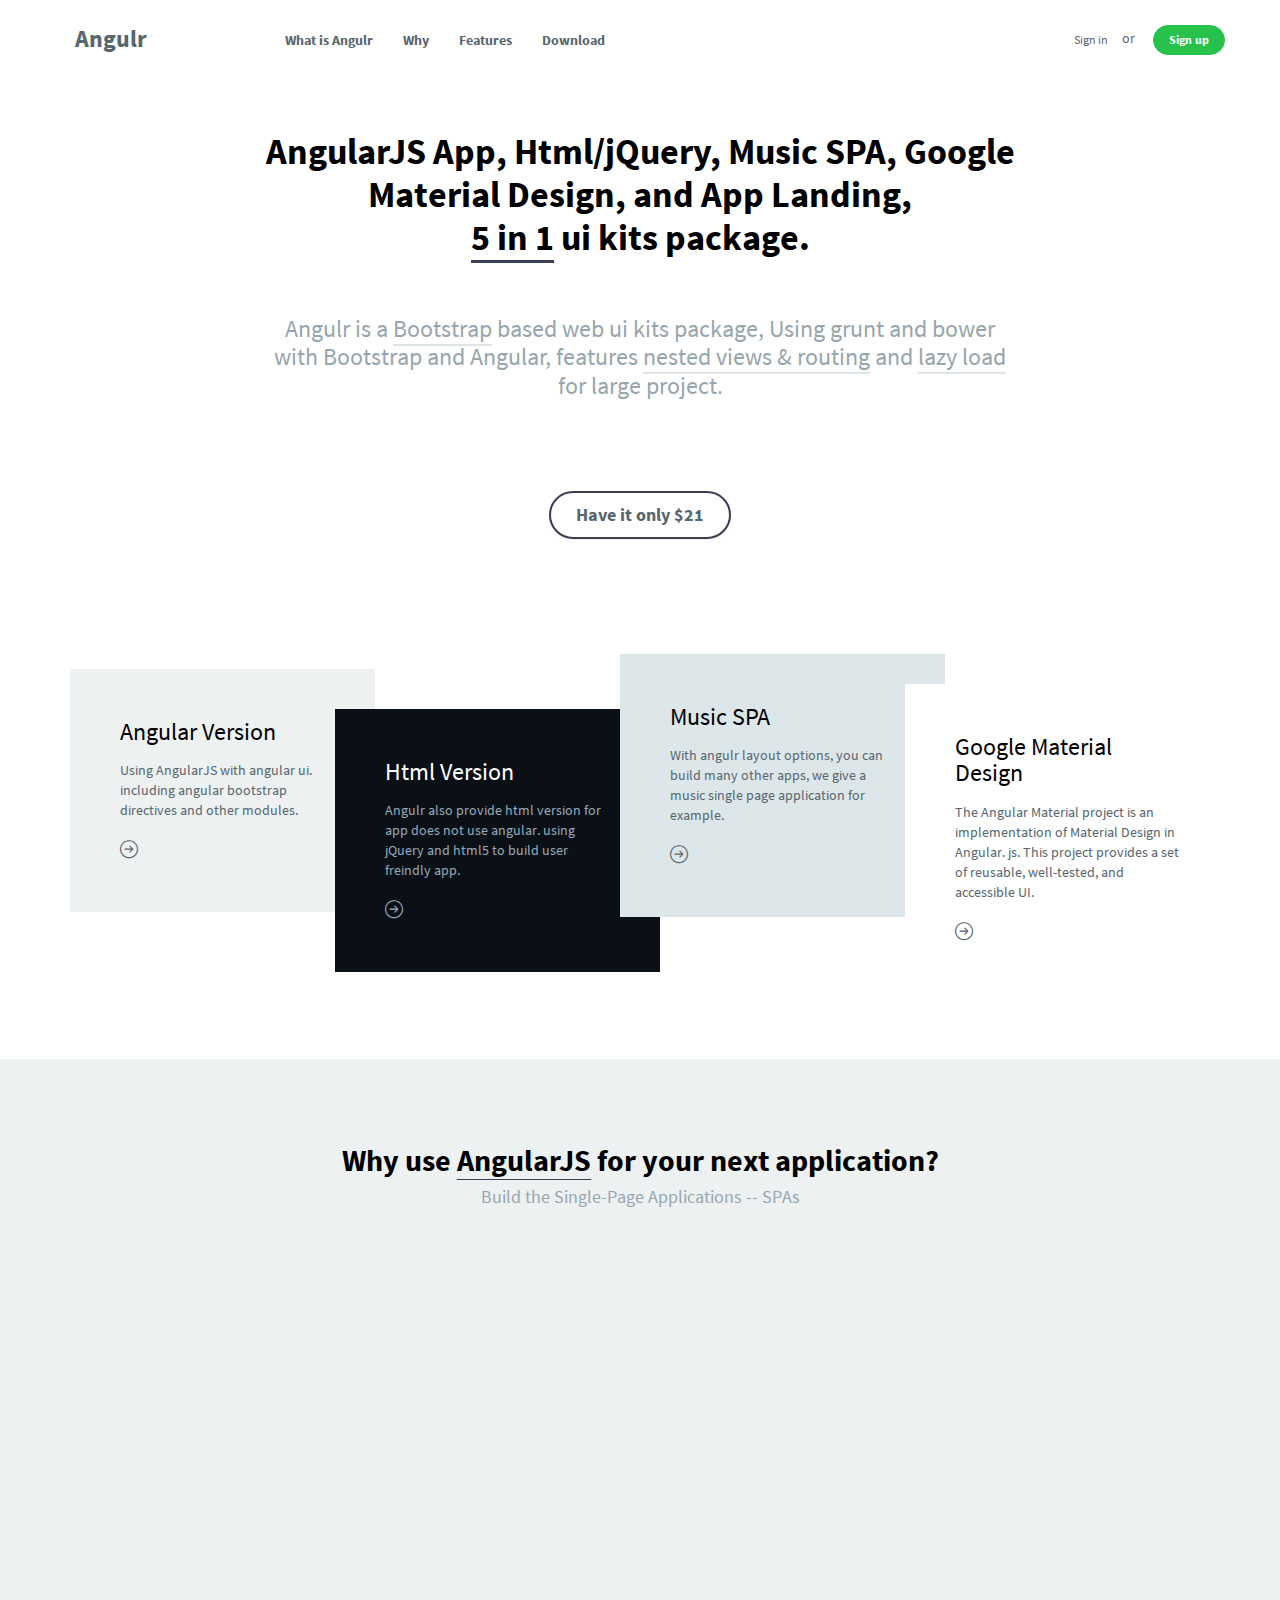
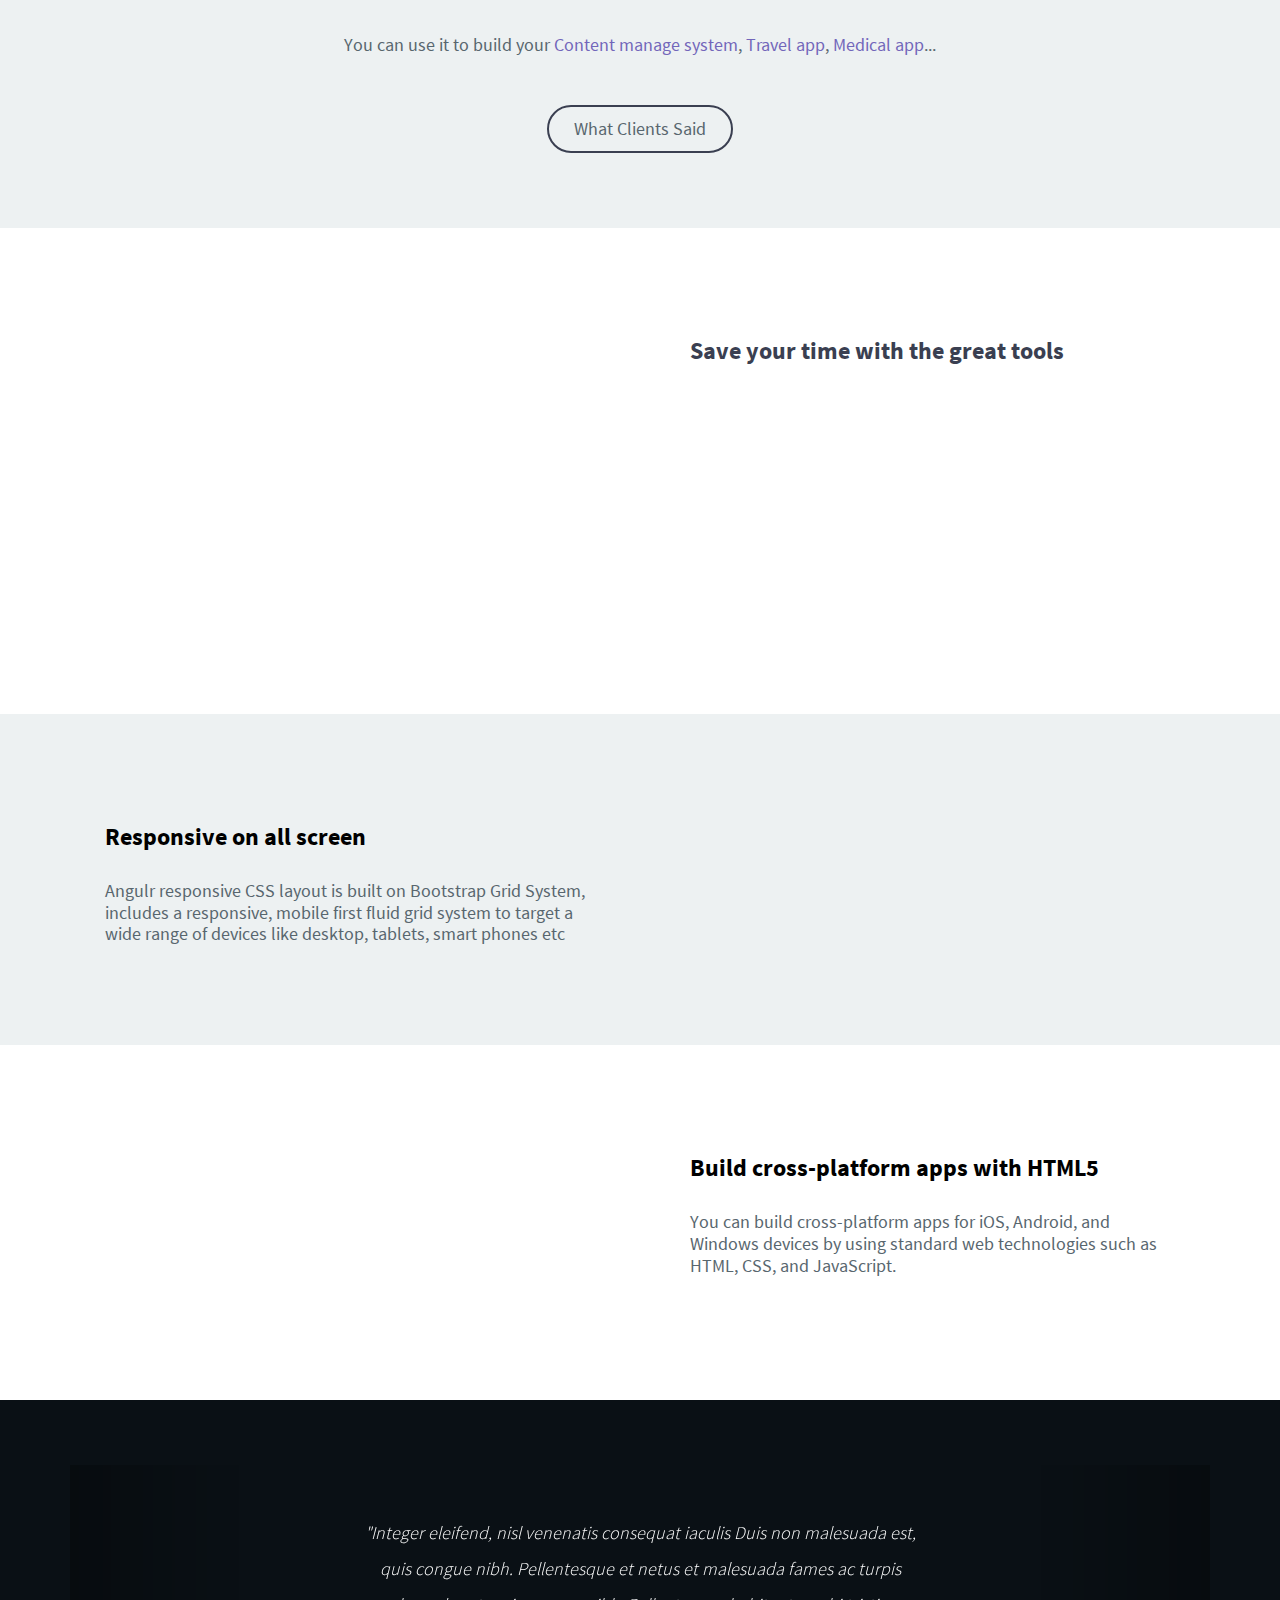
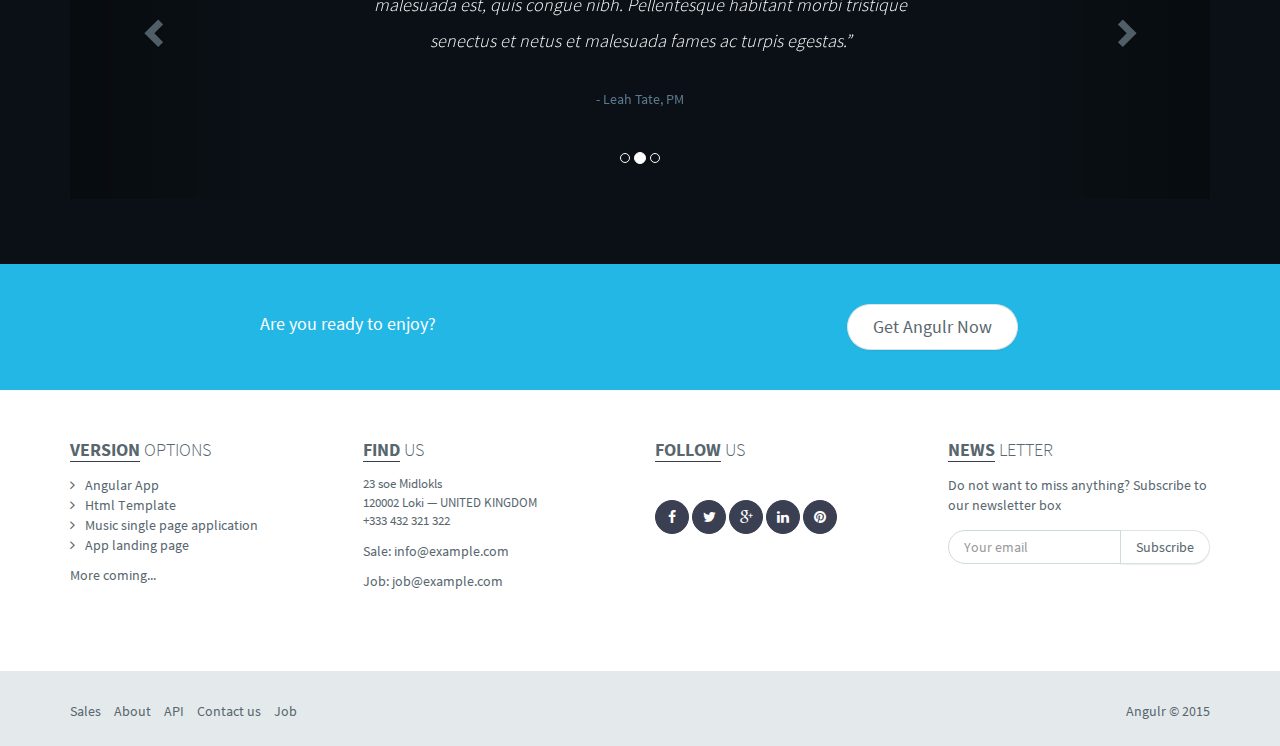
==== landing/index.html @ 1028b56a "project init" ====
<!DOCTYPE html>
<html lang="en">
<head>  
  <meta charset="utf-8" />
  <title>Be Angular | Bootstrap Admin Web App with AngularJS</title>
  <meta name="description" content="Angularjs, Html5, Music, Landing, 4 in 1 ui kits package" />
  <meta name="keywords" content="AngularJS, angular, bootstrap, admin, dashboard, panel, app, charts, components,flat, responsive, layout, kit, ui, route, web, app, widgets" />
  <meta name="viewport" content="width=device-width, initial-scale=1, maximum-scale=1" />
  <link rel="stylesheet" href="../libs/assets/animate.css/animate.css" type="text/css" />
  <link rel="stylesheet" href="../libs/assets/font-awesome/css/font-awesome.min.css" type="text/css" />
  <link rel="stylesheet" href="../libs/assets/simple-line-icons/css/simple-line-icons.css" type="text/css" />
  <link rel="stylesheet" href="../libs/jquery/bootstrap/dist/css/bootstrap.css" type="text/css" />

  <link rel="stylesheet" href="css/font.css" type="text/css" />
  <link rel="stylesheet" href="css/app.css" type="text/css" />

</head>
<body>
	
  <!-- header -->
  <header id="header" class="navbar navbar-fixed-top bg-white-only padder-v"  data-spy="affix" data-offset-top="1">
    <div class="container">
      <div class="navbar-header">
        <button class="btn btn-link visible-xs pull-right m-r" type="button" data-toggle="collapse" data-target=".navbar-collapse">
          <i class="fa fa-bars"></i>
        </button>
        <a href="#" class="navbar-brand m-r-lg"><img src="img/logo.png" class="m-r-sm hide"><span class="h3 font-bold">Angulr</span></a>
      </div>
      <div class="collapse navbar-collapse">
        <ul class="nav navbar-nav font-bold">
          <li>
            <a href="#what" data-ride="scroll">What is Angulr</a>
          </li>
          <li>
            <a href="#why" data-ride="scroll">Why</a>
          </li>
          <li>
            <a href="#features" data-ride="scroll">Features</a>
          </li>
          <li>
            <a href="http://themeforest.net/item/angulr-bootstrap-admin-web-app-with-angularjs/8437259">Download</a>
          </li>
        </ul>
        <ul class="nav navbar-nav navbar-right">
          <li>
            <div class="m-t-sm">
              <a href="../angular/#/access/signin" class="btn btn-link btn-sm">Sign in</a> or 
              <a href="../angular/#/access/signup" class="btn btn-sm btn-success btn-rounded m-l"><strong>Sign up</strong></a>
            </div>
          </li>
        </ul>     
      </div>
    </div>
  </header>
  <!-- / header -->
  <div id="content">
    
    <div class="bg-white-only">
      <div class="container">
        <div class="row">
          <div class="col-md-8 col-md-offset-2 text-center">
            <div class="m-t-xxl m-b-xxl padder-v">
              <h1 class="font-bold l-h-1x m-t-xxl text-black padder-v animated fadeInDown">
                AngularJS App, Html/jQuery, Music SPA, Google Material Design, and App Landing,
                <br><span class="b-b b-black b-3x">5 in 1</span> ui kits package.
              </h1>
              <h3 class="text-muted m-t-xl l-h-1x">Angulr is a <span class="b-b b-2x">Bootstrap</span> based web ui kits package, Using grunt and bower with Bootstrap and Angular, features <span class="b-b b-2x">nested views &amp; routing</span> and <span class="b-b b-2x">lazy load</span> for large project.</h3>
            </div>
            <p class="text-center m-b-xxl wrapper">
              <a href="http://themeforest.net/item/angulr-bootstrap-admin-web-app-with-angularjs/8437259?ref=flatfull" target="_blank" class="btn b-2x btn-lg b-black btn-default btn-rounded text-lg font-bold m-b-xxl animated fadeInUpBig">Have it only $21</a>
            </p>
          </div>
        </div>
      </div>
    </div>
    <div id="what" class="padder-v bg-white-only">
      <div class="container m-b-xxl">
        <div class="row no-gutter">
          <div class="col-md-3 col-sm-6">
            <div class="bg-light m-r-n-md no-m-xs no-m-sm">
              <a href="../angular" class="wrapper-xl block">
                <span class="h3 m-t-sm text-black">Angular Version</span>
                <span class="block m-b-md m-t">Using AngularJS with angular ui. including angular bootstrap directives and other modules.</span>
                <i class="icon-arrow-right text-lg"></i>
              </a>
            </div>
          </div>
          <div class="col-md-3 col-sm-6">
            <div class="bg-black dker m-t-xl m-l-n-md m-r-n-md text-white no-m-xs no-m-sm">
              <a href="../html" class="wrapper-xl block">
                <span class="h3 m-t-sm text-white">Html Version</span>
                <span class="block m-b-md m-t">Angulr also provide html version for app does not use angular. using jQuery and html5 to build user freindly app.</span>
                <i class="icon-arrow-right text-lg"></i>
              </a>
            </div>
          </div>
          <div class="col-md-3 col-sm-6">
            <div class="bg-light dker m-t-n m-l-n-md m-r-n-md no-m-xs no-m-sm">
              <a href="../angular/#music/home" class="wrapper-xl block">
                <span class="h3 m-t-sm text-black">Music SPA</span>
                <span class="block m-b-md m-t">With angulr layout options, you can build many other apps, we give a music single page application for example.</span>
                <i class="icon-arrow-right text-lg"></i>
              </a>
            </div>
          </div>
          <div class="col-md-3 col-sm-6">
            <div class="bg-white dker m-t m-l-n-md m-r-n-md no-m-xs no-m-sm">
              <a href="../angular/material.html" class="wrapper-xl block">
                <span class="h3 m-t-sm text-black">Google Material Design</span>
                <span class="block m-b-md m-t">The Angular Material project is an implementation of Material Design in Angular. js. This project provides a set of reusable, well-tested, and accessible UI.</span>
                <i class="icon-arrow-right text-lg"></i>
              </a>
            </div>
          </div>
        </div>
      </div>
    </div>
    <div id="why" class="bg-light">
      <div class="container">
        <div class="m-t-xxl m-b-xl text-center wrapper">
          <h2 class="text-black font-bold">Why use <span class="b-b b-dark">AngularJS</span> for your next application?</h2>
          <p class="text-muted h4 m-b-xl">Build the Single-Page Applications -- SPAs</p>
        </div>
        <div class="row m-t-xl m-b-xl text-center">
          <div class="col-sm-4" data-ride="animated" data-animation="fadeInLeft" data-delay="300">
            <p class="h3 m-b-xl inline b b-dark rounded wrapper-lg">
              <i class="fa w-1x fa-google"></i>
            </p>
            <div class="m-b-xl">
              <h4 class="m-t-none">Developed by Google</h4>
              <p class="text-muted m-t-lg">AngularJS is the most popular JavaScript framework created by Google!  If you're looking for a framework with a solid foundation, Angular is your choice!</p>
            </div>
          </div>
          <div class="col-sm-4" data-ride="animated" data-animation="fadeInLeft" data-delay="600">
            <p class="h3 m-b-xl inline b b-dark rounded wrapper-lg">
              <i class="fa w-1x fa-gears"></i>
            </p>
            <div class="m-b-xl">
              <h4 class="m-t-none">It's Comprehensive</h4>
              <p class="text-muted m-t-lg">A complete solution for rapid front-end development. No other plugins or frameworks are necessary to build a data-driven web application</p>
            </div>
          </div>
          <div class="col-sm-4" data-ride="animated" data-animation="fadeInLeft" data-delay="900">
            <p class="h3 m-b-xl inline b b-dark rounded wrapper-lg">
              <i class="fa w-1x fa-clock-o"></i>
            </p>
            <div class="m-b-xl">
              <h4 class="m-t-none">Get Started in Minutes</h4>
              <p class="text-muted m-t-lg">Getting started with AngularJS is incredibly easy. ou can have a simple Angular app up in minutes!</p>
            </div>
          </div>
        </div>
        <div class="m-t-xl m-b-xl text-center wrapper">
          <p class="h4">You can use it to build your 
            <span class="text-primary">Content manage system</span>, 
            <span class="text-primary">Travel app</span>, 
            <span class="text-primary">Medical app</span>...
          </p>
          <p class="m-t-xl"><a href="#testimonial" data-ride="scroll" class="btn btn-lg btn-white b-2x b-dark btn-rounded bg-empty m-sm">What Clients Said</a></p>
        </div>
      </div>
    </div>
    <div id="features" class="bg-white-only">
      <div class="container">
        <div class="row m-t-xl m-b-xxl">
          <div class="col-sm-6" data-ride="animated" data-animation="fadeInLeft" data-delay="300">
              <div class="m-t-xxl">
                <div class="m-b">
                  <a href class="pull-left thumb-sm avatar"><img src="../html/img/a2.jpg" alt="..."></a>
                  <div class="m-l-sm inline">
                    <div class="pos-rlt wrapper b b-light r r-2x">
                      <span class="arrow left pull-up"></span>
                      <p class="m-b-none">Hey!</p>
                    </div>
                    <small class="text-muted"><i class="fa fa-ok text-success"></i> 1 hour ago</small>
                  </div>
                </div>
                <div class="m-b text-right">
                  <a href class="pull-right thumb-sm avatar"><img src="../html/img/a3.jpg" class="img-circle" alt="..."></a>
                  <div class="m-r-sm inline text-left">
                    <div class="pos-rlt wrapper bg-primary r r-2x">
                      <span class="arrow right pull-up arrow-primary"></span>
                      <p class="m-b-none">Hi John, What's up...</p>
                    </div>
                    <small class="text-muted">31 minutes ago</small>
                  </div>
                </div>
                <div class="m-b">
                  <a href class="pull-left thumb-sm avatar"><img src="../html/img/a1.jpg" alt="..."></a>
                  <div class="m-l-sm inline">
                    <div class="pos-rlt wrapper b b-light r r-2x">
                      <span class="arrow left pull-up"></span>
                      <p class="m-b-none">Have been working on the updates for many hours...</p>
                    </div>
                    <small class="text-muted"><i class="fa fa-ok text-success"></i> 2 minutes ago</small>
                  </div>
                </div>
                <div class="m-b text-right">
                  <a href class="pull-right thumb-sm avatar"><img src="../html/img/a3.jpg" class="img-circle" alt="..."></a>
                  <div class="m-r-sm inline text-left">
                    <div class="pos-rlt wrapper bg-info r r-2x">
                      <span class="arrow right pull-up arrow-info"></span>
                      <p class="m-b-none">Can not wait to see it:)</p>
                    </div>
                    <small class="text-muted">1 minutes ago</small>
                  </div>
                </div>                          
              </div>
          </div>
          <div class="col-sm-6 wrapper-xl">
            <h3 class="text-dark font-bold m-b-lg">Save your time with the great tools</h3>
            <ul class="list-unstyled  m-t-xl">
              <li data-ride="animated" data-animation="fadeInUp" data-delay="600">
                <i class="icon-check pull-left text-lg m-r m-t-sm"></i>
                <p class="clear m-b-lg"><strong>Using Less</strong>, Angulr's CSS is built on Less, a preprocessor with additional functionality like variables, mixins, and functions for compiling CSS. </p>
              </li>
              <li data-ride="animated" data-animation="fadeInUp" data-delay="900">
                <i class="icon-check pull-left text-lg m-r m-t-sm"></i>
                <p class="clear m-b-lg"><strong>Grunt Task</strong>, Angulr using Grunt to automate development tasks, like compiling less to css, concatenating and minifying js files...</p>
              </li>
              <li data-ride="animated" data-animation="fadeInUp" data-delay="1100">
                <i class="icon-check pull-left text-lg m-r m-t-sm"></i>
                <p class="clear m-b-lg"><strong>Bower Package</strong>, fetching and installing packages from all over, finding, downloading, and saving the stuff you’re looking for.</p>
              </li>
            </ul>
          </div>
        </div>
      </div>
    </div> 
    <div class="bg-light">
      <div class="container">
        <div class="row m-t-xl m-b-xxl">
          <div class="col-sm-6 wrapper-xl">
            <h3 class="text-black font-bold m-b-lg">Responsive on all screen</h3>
            <p class="h4 l-h-1x">Angulr responsive CSS layout is built on Bootstrap Grid System, includes a responsive, mobile first fluid grid system to target a wide range of devices like desktop, tablets, smart phones etc</p>
          </div>
          <div class="col-sm-6" data-ride="animated" data-animation="fadeInLeft" data-delay="300">
            <div class="m-t-xxl text-center">
              <span class="text-2x text-muted"><i class="icon-screen-smartphone text-2x"></i></span>
              <span class="text-3x text-muted"><span class="text-2x"><i class="icon-screen-desktop text-2x"></i></span></span>
              <span class="text-3x text-muted"><i class="icon-screen-tablet text-2x"></i></span>
            </div>
          </div>
        </div>
      </div>
    </div>
    <div class="bg-white-only">
      <div class="container">
        <div class="row m-t-xl m-b-xxl">
          <div class="col-sm-6" data-ride="animated" data-animation="fadeInLeft" data-delay="300">
            <div class="m-t-xxl text-center">
              <p>
              <a href="http://themeforest.net/user/Flatfull/portfolio?ref=flatfull" target="_blank" class="text-sm btn btn-lg btn-rounded btn-default m-sm">
                <i class="fa fa-apple fa-3x pull-left m-l-sm"></i>
                <span class="block clear m-t-xs text-left m-r m-l">Available on the <b class="text-lg block font-bold">App Store</b>
                </span>
              </a>
              </p>
              <p>
              <a href="index.html" target="_blank" class="text-sm btn btn-lg btn-rounded btn-default m-sm">
                <i class="fa fa-android fa-3x pull-left m-l-sm"></i>
                <span class="block clear m-t-xs text-left m-r m-l">Get it on <b class="text-lg block font-bold">Google Play</b>
                </span>
              </a>
              </p>
            </div>
          </div>
          <div class="col-sm-6 wrapper-xl">
            <h3 class="text-black font-bold m-b-lg">Build cross-platform apps with HTML5</h3>
            <p class="h4 l-h-1x">You can build cross-platform apps for iOS, Android, and Windows devices by using  standard web technologies such as HTML, CSS, and JavaScript.</p>
          </div>
        </div>
      </div>
    </div>
    <div id="testimonial" class="bg-black dker clearfix">
      <div class="container m-t-xxl m-b-xxl padder-v">
        <div class="carousel auto slide clearfix" id="b-slide" data-interval="6000">
        <ol class="carousel-indicators">
          <li data-target="#b-slide" data-slide-to="0" class=""></li>
          <li data-target="#b-slide" data-slide-to="1" class="active"></li>
          <li data-target="#b-slide" data-slide-to="2" class=""></li>
        </ol>
        <div class="carousel-inner text-center m-t-xl m-b-xl">
          <div class="item">
            <div class="row">
              <div class="col-sm-6 col-sm-offset-3 m-b-xl">
                <h4 class="font-thin l-h-2x text-white m-b-lg"><em>“Vestibulum ullamcorper sodales nisi nec condimentum. Mauris convallis mauris at pellentesque volutpat. Phasellus at dolor sit amet, consectetur adipiscing elit. Morbi id neque quam. Aliquam sollicitudin venenatis ipsum ac feugiat. Vestibul ultricies neque, quis malesuada augue. Donec eleifend condimentum.”</em></h4>
                <p class="text-muted">- Suzanne Oliver, Chief Learning Officer</p>
              </div>
            </div>
          </div>
          <div class="item active">
            <div class="row">
              <div class="col-sm-6 col-sm-offset-3  m-b-xl">
                <h4 class="font-thin l-h-2x text-white m-b-lg"><em>"Integer eleifend, nisl venenatis consequat iaculis Duis non malesuada est, quis congue nibh. Pellentesque et netus et malesuada fames ac turpis malesuada est, quis congue nibh. Pellentesque habitant morbi tristique senectus et netus et malesuada fames ac turpis egestas.”</em></h4>
                <p class="text-muted">- Leah Tate, PM</p>
              </div>
            </div>
          </div>
          <div class="item">
            <div class="row">
              <div class="col-sm-6 col-sm-offset-3  m-b-xl">
                <h4 class="font-thin l-h-2x text-white m-b-lg"><em>“Lorem ipsum dolor sit amet, consectetur adipiscing elit. Morbi id neque quam. Aliquam sollicitudin venenatis ipsum ac feugiat. Vestibulum ullamcorper sodales nisi nec condimentum. Mauris convallis mauris at pellentesque volutpat. Phasellus at ultricies neque, quis malesuada augue.”</em></h4>
                <p class="text-muted">- Chapman, Employee Development Manager</p>
              </div>
            </div>            
          </div>
        </div>
        <a class="left carousel-control" href="#b-slide" data-slide="prev">
          <span class="glyphicon glyphicon-chevron-left" aria-hidden="true"></span>
        </a>
        <a class="right carousel-control" href="#b-slide" data-slide="next">
          <span class="glyphicon glyphicon-chevron-right" aria-hidden="true"></span>
        </a>
      </div>
    </div>

  </div>
  <!-- footer -->
  <footer id="footer">
    <div class="bg-info">
      <div class="container">
        <div class="row m-t-xl m-b-xl">
          <div class="col-sm-6 text-white text-center">
            <h4 class="m-b">Are you ready to enjoy?</h4>
          </div>
          <div class="col-sm-6 text-center">
            <a href="http://themeforest.net/item/angulr-bootstrap-admin-web-app-with-angularjs/8437259?ref=flatfull" class="btn btn-lg btn-default btn-rounded">Get Angulr Now</a>
          </div>
        </div>
      </div>
    </div>
    <div class="bg-white">
      <div class="container">
        <div class="row m-t-xl m-b-xl">
          <div class="col-sm-3">
            <h4 class="text-u-c m-b font-thin"><span class="b-b b-dark font-bold">Version</span> options</h4>
            <ul class="list-unstyled">
              <li><a href="../angular"><i class="fa fa-angle-right m-r-sm"></i>Angular App</a></li>
              <li><a href="../html"><i class="fa fa-angle-right m-r-sm"></i>Html Template</a></li>
              <li><a href="../angular/#music/home"><i class="fa fa-angle-right m-r-sm"></i>Music single page application</a></li>
              <li><a href="#"><i class="fa fa-angle-right m-r-sm"></i>App landing page</a></li>
            </ul>
            <p class="m-b-xl">More coming...</p>
          </div>
          <div class="col-sm-3">
            <h4 class="text-u-c m-b font-thin"><span class="b-b b-dark font-bold">Find</span> Us</h4>
            <p class="text-sm">23 soe Midlokls <br>
              120002 Loki — UNITED KINGDOM <br>
              +333 432 321 322
             </p>
             <p>Sale: <a href="mailto:hey@example.com">info@example.com</a></p>
             <p class="m-b-xl">Job: <a href="mailto:hey@example.com">job@example.com</a></p>
          </div>
          <div class="col-sm-3">
            <h4 class="text-u-c m-b-xl font-thin"><span class="b-b b-dark font-bold">Follow</span> Us</h4>
            <div class="m-b-xl">
              <a href="#" class="btn btn-icon btn-rounded btn-dark"><i class="fa fa-facebook"></i></a>
              <a href="#" class="btn btn-icon btn-rounded btn-dark"><i class="fa fa-twitter"></i></a>
              <a href="#" class="btn btn-icon btn-rounded btn-dark"><i class="fa fa-google-plus"></i></a>
              <a href="#" class="btn btn-icon btn-rounded btn-dark"><i class="fa fa-linkedin"></i></a>
              <a href="#" class="btn btn-icon btn-rounded btn-dark"><i class="fa fa-pinterest"></i></a>
            </div>
          </div>
          <div class="col-sm-3">
            <h4 class="text-u-c m-b font-thin"><span class="b-b b-dark font-bold">News</span> Letter</h4>
            <p>Do not want to miss anything? Subscribe to our newsletter box</p>
            <form class="form-inline m-t m-b text-center m-b-xl">
              <div class="aside-xl inline">
                <div class="input-group">
                    <input type="text" id="address" name="address" class="form-control btn-rounded" placeholder="Your email">
                    <span class="input-group-btn">
                      <button class="btn btn-default btn-rounded" type="submit">Subscribe</button>
                    </span>
                </div>
              </div>
            </form>
          </div>
        </div>
      </div>
    </div>
    <div class="bg-light dk">
      <div class="container">
        <div class="row padder-v m-t">
          <div class="col-xs-8">
            <ul class="list-inline">
              <li><a href="#">Sales</a></li>
              <li><a href="#">About</a></li>
              <li><a href="#">API</a></li>
              <li><a href="#">Contact us</a></li>
              <li><a href="#">Job</a></li>
            </ul> 
          </div>
          <div class="col-xs-4 text-right">
            Angulr &copy; 2015
          </div>
        </div>
      </div>
    </div>
  </footer>
  <!-- / footer -->

  <script src="../libs/jquery/jquery/dist/jquery.js"></script>
  <script src="../libs/jquery/bootstrap/dist/js/bootstrap.js"></script>
  <script src="../libs/jquery/jquery_appear/jquery.appear.js"></script>
  <script src="js/landing.js"></script>
</body>
</html>
---- libs/assets/simple-line-icons/css/simple-line-icons.css ----
@font-face {
	font-family: 'Simple-Line-Icons';
	src:url('../fonts/Simple-Line-Icons.eot');
	src:url('../fonts/Simple-Line-Icons.eot?#iefix') format('embedded-opentype'),
		url('../fonts/Simple-Line-Icons.woff') format('woff'),
		url('../fonts/Simple-Line-Icons.ttf') format('truetype'),
		url('../fonts/Simple-Line-Icons.svg#Simple-Line-Icons') format('svg');
	font-weight: normal;
	font-style: normal;
}

/* Use the following CSS code if you want to use data attributes for inserting your icons */
[data-icon]:before {
	font-family: 'Simple-Line-Icons';
	content: attr(data-icon);
	speak: none;
	font-weight: normal;
	font-variant: normal;
	text-transform: none;
	line-height: 1;
	-webkit-font-smoothing: antialiased;
	-moz-osx-font-smoothing: grayscale;
}

/* Use the following CSS code if you want to have a class per icon */
/*
Instead of a list of all class selectors,
you can use the generic selector below, but it's slower:
[class*="icon-"] {
*/
.icon-user-female, .icon-user-follow, .icon-user-following, .icon-user-unfollow, .icon-trophy, .icon-screen-smartphone, .icon-screen-desktop, .icon-plane, .icon-notebook, .icon-moustache, .icon-mouse, .icon-magnet, .icon-energy, .icon-emoticon-smile, .icon-disc, .icon-cursor-move, .icon-crop, .icon-credit-card, .icon-chemistry, .icon-user, .icon-speedometer, .icon-social-youtube, .icon-social-twitter, .icon-social-tumblr, .icon-social-facebook, .icon-social-dropbox, .icon-social-dribbble, .icon-shield, .icon-screen-tablet, .icon-magic-wand, .icon-hourglass, .icon-graduation, .icon-ghost, .icon-game-controller, .icon-fire, .icon-eyeglasses, .icon-envelope-open, .icon-envelope-letter, .icon-bell, .icon-badge, .icon-anchor, .icon-wallet, .icon-vector, .icon-speech, .icon-puzzle, .icon-printer, .icon-present, .icon-playlist, .icon-pin, .icon-picture, .icon-map, .icon-layers, .icon-handbag, .icon-globe-alt, .icon-globe, .icon-frame, .icon-folder-alt, .icon-film, .icon-feed, .icon-earphones-alt, .icon-earphones, .icon-drop, .icon-drawer, .icon-docs, .icon-directions, .icon-direction, .icon-diamond, .icon-cup, .icon-compass, .icon-call-out, .icon-call-in, .icon-call-end, .icon-calculator, .icon-bubbles, .icon-briefcase, .icon-book-open, .icon-basket-loaded, .icon-basket, .icon-bag, .icon-action-undo, .icon-action-redo, .icon-wrench, .icon-umbrella, .icon-trash, .icon-tag, .icon-support, .icon-size-fullscreen, .icon-size-actual, .icon-shuffle, .icon-share-alt, .icon-share, .icon-rocket, .icon-question, .icon-pie-chart, .icon-pencil, .icon-note, .icon-music-tone-alt, .icon-music-tone, .icon-microphone, .icon-loop, .icon-logout, .icon-login, .icon-list, .icon-like, .icon-home, .icon-grid, .icon-graph, .icon-equalizer, .icon-dislike, .icon-cursor, .icon-control-start, .icon-control-rewind, .icon-control-play, .icon-control-pause, .icon-control-forward, .icon-control-end, .icon-calendar, .icon-bulb, .icon-bar-chart, .icon-arrow-up, .icon-arrow-right, .icon-arrow-left, .icon-arrow-down, .icon-ban, .icon-bubble, .icon-camcorder, .icon-camera, .icon-check, .icon-clock, .icon-close, .icon-cloud-download, .icon-cloud-upload, .icon-doc, .icon-envelope, .icon-eye, .icon-flag, .icon-folder, .icon-heart, .icon-info, .icon-key, .icon-link, .icon-lock, .icon-lock-open, .icon-magnifier, .icon-magnifier-add, .icon-magnifier-remove, .icon-paper-clip, .icon-paper-plane, .icon-plus, .icon-pointer, .icon-power, .icon-refresh, .icon-reload, .icon-settings, .icon-star, .icon-symbol-female, .icon-symbol-male, .icon-target, .icon-volume-1, .icon-volume-2, .icon-volume-off, .icon-users {
	font-family: 'Simple-Line-Icons';
	speak: none;
	font-style: normal;
	font-weight: normal;
	font-variant: normal;
	text-transform: none;
	line-height: 1;
	-webkit-font-smoothing: antialiased;
}
.icon-user-female:before {
	content: "\e000";
}
.icon-user-follow:before {
	content: "\e002";
}
.icon-user-following:before {
	content: "\e003";
}
.icon-user-unfollow:before {
	content: "\e004";
}
.icon-trophy:before {
	content: "\e006";
}
.icon-screen-smartphone:before {
	content: "\e010";
}
.icon-screen-desktop:before {
	content: "\e011";
}
.icon-plane:before {
	content: "\e012";
}
.icon-notebook:before {
	content: "\e013";
}
.icon-moustache:before {
	content: "\e014";
}
.icon-mouse:before {
	content: "\e015";
}
.icon-magnet:before {
	content: "\e016";
}
.icon-energy:before {
	content: "\e020";
}
.icon-emoticon-smile:before {
	content: "\e021";
}
.icon-disc:before {
	content: "\e022";
}
.icon-cursor-move:before {
	content: "\e023";
}
.icon-crop:before {
	content: "\e024";
}
.icon-credit-card:before {
	content: "\e025";
}
.icon-chemistry:before {
	content: "\e026";
}
.icon-user:before {
	content: "\e005";
}
.icon-speedometer:before {
	content: "\e007";
}
.icon-social-youtube:before {
	content: "\e008";
}
.icon-social-twitter:before {
	content: "\e009";
}
.icon-social-tumblr:before {
	content: "\e00a";
}
.icon-social-facebook:before {
	content: "\e00b";
}
.icon-social-dropbox:before {
	content: "\e00c";
}
.icon-social-dribbble:before {
	content: "\e00d";
}
.icon-shield:before {
	content: "\e00e";
}
.icon-screen-tablet:before {
	content: "\e00f";
}
.icon-magic-wand:before {
	content: "\e017";
}
.icon-hourglass:before {
	content: "\e018";
}
.icon-graduation:before {
	content: "\e019";
}
.icon-ghost:before {
	content: "\e01a";
}
.icon-game-controller:before {
	content: "\e01b";
}
.icon-fire:before {
	content: "\e01c";
}
.icon-eyeglasses:before {
	content: "\e01d";
}
.icon-envelope-open:before {
	content: "\e01e";
}
.icon-envelope-letter:before {
	content: "\e01f";
}
.icon-bell:before {
	content: "\e027";
}
.icon-badge:before {
	content: "\e028";
}
.icon-anchor:before {
	content: "\e029";
}
.icon-wallet:before {
	content: "\e02a";
}
.icon-vector:before {
	content: "\e02b";
}
.icon-speech:before {
	content: "\e02c";
}
.icon-puzzle:before {
	content: "\e02d";
}
.icon-printer:before {
	content: "\e02e";
}
.icon-present:before {
	content: "\e02f";
}
.icon-playlist:before {
	content: "\e030";
}
.icon-pin:before {
	content: "\e031";
}
.icon-picture:before {
	content: "\e032";
}
.icon-map:before {
	content: "\e033";
}
.icon-layers:before {
	content: "\e034";
}
.icon-handbag:before {
	content: "\e035";
}
.icon-globe-alt:before {
	content: "\e036";
}
.icon-globe:before {
	content: "\e037";
}
.icon-frame:before {
	content: "\e038";
}
.icon-folder-alt:before {
	content: "\e039";
}
.icon-film:before {
	content: "\e03a";
}
.icon-feed:before {
	content: "\e03b";
}
.icon-earphones-alt:before {
	content: "\e03c";
}
.icon-earphones:before {
	content: "\e03d";
}
.icon-drop:before {
	content: "\e03e";
}
.icon-drawer:before {
	content: "\e03f";
}
.icon-docs:before {
	content: "\e040";
}
.icon-directions:before {
	content: "\e041";
}
.icon-direction:before {
	content: "\e042";
}
.icon-diamond:before {
	content: "\e043";
}
.icon-cup:before {
	content: "\e044";
}
.icon-compass:before {
	content: "\e045";
}
.icon-call-out:before {
	content: "\e046";
}
.icon-call-in:before {
	content: "\e047";
}
.icon-call-end:before {
	content: "\e048";
}
.icon-calculator:before {
	content: "\e049";
}
.icon-bubbles:before {
	content: "\e04a";
}
.icon-briefcase:before {
	content: "\e04b";
}
.icon-book-open:before {
	content: "\e04c";
}
.icon-basket-loaded:before {
	content: "\e04d";
}
.icon-basket:before {
	content: "\e04e";
}
.icon-bag:before {
	content: "\e04f";
}
.icon-action-undo:before {
	content: "\e050";
}
.icon-action-redo:before {
	content: "\e051";
}
.icon-wrench:before {
	content: "\e052";
}
.icon-umbrella:before {
	content: "\e053";
}
.icon-trash:before {
	content: "\e054";
}
.icon-tag:before {
	content: "\e055";
}
.icon-support:before {
	content: "\e056";
}
.icon-size-fullscreen:before {
	content: "\e057";
}
.icon-size-actual:before {
	content: "\e058";
}
.icon-shuffle:before {
	content: "\e059";
}
.icon-share-alt:before {
	content: "\e05a";
}
.icon-share:before {
	content: "\e05b";
}
.icon-rocket:before {
	content: "\e05c";
}
.icon-question:before {
	content: "\e05d";
}
.icon-pie-chart:before {
	content: "\e05e";
}
.icon-pencil:before {
	content: "\e05f";
}
.icon-note:before {
	content: "\e060";
}
.icon-music-tone-alt:before {
	content: "\e061";
}
.icon-music-tone:before {
	content: "\e062";
}
.icon-microphone:before {
	content: "\e063";
}
.icon-loop:before {
	content: "\e064";
}
.icon-logout:before {
	content: "\e065";
}
.icon-login:before {
	content: "\e066";
}
.icon-list:before {
	content: "\e067";
}
.icon-like:before {
	content: "\e068";
}
.icon-home:before {
	content: "\e069";
}
.icon-grid:before {
	content: "\e06a";
}
.icon-graph:before {
	content: "\e06b";
}
.icon-equalizer:before {
	content: "\e06c";
}
.icon-dislike:before {
	content: "\e06d";
}
.icon-cursor:before {
	content: "\e06e";
}
.icon-control-start:before {
	content: "\e06f";
}
.icon-control-rewind:before {
	content: "\e070";
}
.icon-control-play:before {
	content: "\e071";
}
.icon-control-pause:before {
	content: "\e072";
}
.icon-control-forward:before {
	content: "\e073";
}
.icon-control-end:before {
	content: "\e074";
}
.icon-calendar:before {
	content: "\e075";
}
.icon-bulb:before {
	content: "\e076";
}
.icon-bar-chart:before {
	content: "\e077";
}
.icon-arrow-up:before {
	content: "\e078";
}
.icon-arrow-right:before {
	content: "\e079";
}
.icon-arrow-left:before {
	content: "\e07a";
}
.icon-arrow-down:before {
	content: "\e07b";
}
.icon-ban:before {
	content: "\e07c";
}
.icon-bubble:before {
	content: "\e07d";
}
.icon-camcorder:before {
	content: "\e07e";
}
.icon-camera:before {
	content: "\e07f";
}
.icon-check:before {
	content: "\e080";
}
.icon-clock:before {
	content: "\e081";
}
.icon-close:before {
	content: "\e082";
}
.icon-cloud-download:before {
	content: "\e083";
}
.icon-cloud-upload:before {
	content: "\e084";
}
.icon-doc:before {
	content: "\e085";
}
.icon-envelope:before {
	content: "\e086";
}
.icon-eye:before {
	content: "\e087";
}
.icon-flag:before {
	content: "\e088";
}
.icon-folder:before {
	content: "\e089";
}
.icon-heart:before {
	content: "\e08a";
}
.icon-info:before {
	content: "\e08b";
}
.icon-key:before {
	content: "\e08c";
}
.icon-link:before {
	content: "\e08d";
}
.icon-lock:before {
	content: "\e08e";
}
.icon-lock-open:before {
	content: "\e08f";
}
.icon-magnifier:before {
	content: "\e090";
}
.icon-magnifier-add:before {
	content: "\e091";
}
.icon-magnifier-remove:before {
	content: "\e092";
}
.icon-paper-clip:before {
	content: "\e093";
}
.icon-paper-plane:before {
	content: "\e094";
}
.icon-plus:before {
	content: "\e095";
}
.icon-pointer:before {
	content: "\e096";
}
.icon-power:before {
	content: "\e097";
}
.icon-refresh:before {
	content: "\e098";
}
.icon-reload:before {
	content: "\e099";
}
.icon-settings:before {
	content: "\e09a";
}
.icon-star:before {
	content: "\e09b";
}
.icon-symbol-female:before {
	content: "\e09c";
}
.icon-symbol-male:before {
	content: "\e09d";
}
.icon-target:before {
	content: "\e09e";
}
.icon-volume-1:before {
	content: "\e09f";
}
.icon-volume-2:before {
	content: "\e0a0";
}
.icon-volume-off:before {
	content: "\e0a1";
}
.icon-users:before {
	content: "\e001";
}
---- landing/css/font.css ----
@font-face {
  font-family: 'Source Sans Pro';
  font-style: normal;
  font-weight: 300;
  src: local('Source Sans Pro Light'), local('SourceSansPro-Light'), url('../fonts/sourcesanspro/sourcesanspro-light.woff') format('woff');
}
@font-face {
  font-family: 'Source Sans Pro';
  font-style: normal;
  font-weight: 400;
  src: local('Source Sans Pro'), local('SourceSansPro-Regular'), url('../fonts/sourcesanspro/sourcesanspro.woff') format('woff');
}
@font-face {
  font-family: 'Source Sans Pro';
  font-style: normal;
  font-weight: 700;
  src: local('Source Sans Pro Bold'), local('SourceSansPro-Bold'), url('../fonts/sourcesanspro/sourcesanspro-bold.woff') format('woff');
}
---- landing/css/app.css ----
/* 

*/

html {
  background-color: #f0f3f4;
}

body {
  font-family: "Source Sans Pro", "Helvetica Neue", Helvetica, Arial, sans-serif;
  font-size: 14px;
  -webkit-font-smoothing: antialiased;
  line-height: 1.42857143;
  color: #58666e;
  background-color: transparent;
}

*:focus {
  outline: 0 !important;
}

.h1,
.h2,
.h3,
.h4,
.h5,
.h6 {
  margin: 0;
}

a {
  color: inherit;
  text-decoration: none;
  cursor: pointer;
}

a:hover,
a:focus {
  color: inherit;
  text-decoration: none;
}

label {
  font-weight: normal;
}

small,
.small {
  font-size: 13px;
}

.badge,
.label {
  font-weight: bold;
  text-shadow: 0 1px 0 rgba(0, 0, 0, 0.2);
}

.badge.bg-light,
.label.bg-light {
  text-shadow: none;
}

.badge {
  background-color: #cfdadd;
}

.badge.up {
  position: relative;
  top: -10px;
  padding: 3px 6px;
  margin-left: -10px;
}

.badge-sm {
  padding: 2px 5px !important;
  font-size: 85%;
}

.label-sm {
  padding-top: 0;
  padding-bottom: 1px;
}

.badge-white {
  padding: 2px 6px;
  background-color: transparent;
  border: 1px solid rgba(255, 255, 255, 0.35);
}

.badge-empty {
  color: inherit;
  background-color: transparent;
  border: 1px solid rgba(0, 0, 0, 0.15);
}

blockquote {
  border-color: #dee5e7;
}

.caret-white {
  border-top-color: #fff;
  border-top-color: rgba(255, 255, 255, 0.65);
}

a:hover .caret-white {
  border-top-color: #fff;
}

.thumbnail {
  border-color: #dee5e7;
}

.progress {
  background-color: #edf1f2;
}

.progress-xxs {
  height: 2px;
}

.progress-xs {
  height: 6px;
}

.progress-sm {
  height: 12px;
}

.progress-sm .progress-bar {
  font-size: 10px;
  line-height: 1em;
}

.progress,
.progress-bar {
  -webkit-box-shadow: none;
          box-shadow: none;
}

.progress-bar-primary {
  background-color: #7266ba;
}

.progress-bar-info {
  background-color: #23b7e5;
}

.progress-bar-success {
  background-color: #27c24c;
}

.progress-bar-warning {
  background-color: #fad733;
}

.progress-bar-danger {
  background-color: #f05050;
}

.progress-bar-black {
  background-color: #1c2b36;
}

.progress-bar-white {
  background-color: #fff;
}

.accordion-group,
.accordion-inner {
  border-color: #dee5e7;
  border-radius: 2px;
}

.alert {
  font-size: 13px;
  box-shadow: inset 0 1px 0 rgba(255, 255, 255, 0.2);
}

.alert .close i {
  display: block;
  font-size: 12px;
  font-weight: normal;
}

.form-control {
  border-color: #cfdadd;
  border-radius: 2px;
}

.form-control,
.form-control:focus {
  -webkit-box-shadow: none;
          box-shadow: none;
}

.form-control:focus {
  border-color: #23b7e5;
}

.form-horizontal .control-label.text-left {
  text-align: left;
}

.form-control-spin {
  position: absolute;
  top: 50%;
  right: 10px;
  z-index: 2;
  margin-top: -7px;
}

.input-group-addon {
  background-color: #edf1f2;
  border-color: #cfdadd;
}

.list-group {
  border-radius: 2px;
}

.list-group.no-radius .list-group-item {
  border-radius: 0 !important;
}

.list-group.no-borders .list-group-item {
  border: none;
}

.list-group.no-border .list-group-item {
  border-width: 1px 0;
}

.list-group.no-bg .list-group-item {
  background-color: transparent;
}

.list-group-item {
  padding-right: 15px;
  border-color: #e7ecee;
}

a.list-group-item:hover,
a.list-group-item:focus,
a.list-group-item.hover {
  background-color: #f6f8f8;
}

.list-group-item.media {
  margin-top: 0;
}

.list-group-item.active {
  color: #fff;
  background-color: #23b7e5 !important;
  border-color: #23b7e5 !important;
}

.list-group-item.active .text-muted {
  color: #ace4f5 !important;
}

.list-group-item.active a {
  color: #fff;
}

.list-group-item.focus {
  background-color: #e4eaec !important;
}

.list-group-item.select {
  position: relative;
  z-index: 1;
  background-color: #dbeef9 !important;
  border-color: #c5e4f5;
}

.list-group-alt .list-group-item:nth-child(2n+2) {
  background-color: rgba(0, 0, 0, 0.02) !important;
}

.list-group-lg .list-group-item {
  padding-top: 15px;
  padding-bottom: 15px;
}

.list-group-sm .list-group-item {
  padding: 6px 10px;
}

.list-group-sp .list-group-item {
  margin-bottom: 5px;
  border-radius: 3px;
}

.list-group-item > .badge {
  margin-right: 0;
}

.list-group-item > .fa-chevron-right {
  float: right;
  margin-top: 4px;
  margin-right: -5px;
}

.list-group-item > .fa-chevron-right + .badge {
  margin-right: 5px;
}

.nav-pills.no-radius > li > a {
  border-radius: 0;
}

.nav-pills > li.active > a {
  color: #fff !important;
  background-color: #23b7e5;
}

.nav-pills > li.active > a:hover,
.nav-pills > li.active > a:active {
  background-color: #19a9d5;
}

.nav > li > a:hover,
.nav > li > a:focus {
  background-color: rgba(0, 0, 0, 0.05);
}

.nav.nav-lg > li > a {
  padding: 20px 20px;
}

.nav.nav-md > li > a {
  padding: 15px 15px;
}

.nav.nav-sm > li > a {
  padding: 6px 12px;
}

.nav.nav-xs > li > a {
  padding: 4px 10px;
}

.nav.nav-xxs > li > a {
  padding: 1px 10px;
}

.nav.nav-rounded > li > a {
  border-radius: 20px;
}

.nav .open > a,
.nav .open > a:hover,
.nav .open > a:focus {
  background-color: rgba(0, 0, 0, 0.05);
}

.nav-tabs {
  border-color: #dee5e7;
}

.nav-tabs > li > a {
  border-bottom-color: #dee5e7;
  border-radius: 2px 2px 0 0;
}

.nav-tabs > li:hover > a,
.nav-tabs > li.active > a,
.nav-tabs > li.active > a:hover {
  border-color: #dee5e7;
}

.nav-tabs > li.active > a {
  border-bottom-color: #fff !important;
}

.nav-tabs-alt .nav-tabs.nav-justified > li {
  display: table-cell;
  width: 1%;
}

.nav-tabs-alt .nav-tabs > li > a {
  background: transparent !important;
  border-color: transparent !important;
  border-bottom-color: #dee5e7 !important;
  border-radius: 0;
}

.nav-tabs-alt .nav-tabs > li.active > a {
  border-bottom-color: #23b7e5 !important;
}

.tab-container {
  margin-bottom: 15px;
}

.tab-container .tab-content {
  padding: 15px;
  background-color: #fff;
  border: 1px solid #dee5e7;
  border-top-width: 0;
  border-radius: 0 0 2px 2px;
}

.pagination > li > a {
  border-color: #dee5e7;
}

.pagination > li > a:hover,
.pagination > li > a:focus {
  background-color: #edf1f2;
  border-color: #dee5e7;
}

.panel {
  border-radius: 2px;
}

.panel .accordion-toggle {
  display: block;
  font-size: 14px;
  cursor: pointer;
}

.panel .list-group-item {
  border-color: #edf1f2;
}

.panel.no-borders {
  border-width: 0;
}

.panel.no-borders .panel-heading,
.panel.no-borders .panel-footer {
  border-width: 0;
}

.panel-heading {
  border-radius: 2px 2px 0 0;
}

.panel-default .panel-heading {
  background-color: #f6f8f8;
}

.panel-heading.no-border {
  margin: -1px -1px 0 -1px;
  border: none;
}

.panel-heading .nav {
  margin: -10px -15px;
}

.panel-heading .list-group {
  background: transparent;
}

.panel-footer {
  background-color: #ffffff;
  border-color: #edf1f2;
  border-radius: 0 0 2px 2px;
}

.panel-default {
  border-color: #dee5e7;
}

.panel-default > .panel-heading,
.panel-default > .panel-footer {
  border-color: #edf1f2;
}

.panel-group .panel-heading + .panel-collapse .panel-body {
  border-top: 1px solid #eaedef;
}

.table > tbody > tr > th,
.table > tfoot > tr > th,
.table > tbody > tr > td,
.table > tfoot > tr > td {
  padding: 8px 15px;
  border-top: 1px solid #eaeff0;
}

.table > thead > tr > th {
  padding: 8px 15px;
  border-bottom: 1px solid #eaeff0;
}

.table-bordered {
  border-color: #eaeff0;
}

.table-bordered > tbody > tr > td {
  border-color: #eaeff0;
}

.table-bordered > thead > tr > th {
  border-color: #eaeff0;
}

.table-striped > tbody > tr:nth-child(odd) > td,
.table-striped > tbody > tr:nth-child(odd) > th {
  background-color: #fafbfc;
}

.table-striped > thead > th {
  background-color: #fafbfc;
  border-right: 1px solid #eaeff0;
}

.table-striped > thead > th:last-child {
  border-right: none;
}

.well,
pre {
  background-color: #edf1f2;
  border-color: #dee5e7;
}

.dropdown-menu {
  border: 1px solid #dee5e7;
  border: 1px solid rgba(0, 0, 0, 0.1);
  border-radius: 2px;
  -webkit-box-shadow: 0 2px 6px rgba(0, 0, 0, 0.1);
          box-shadow: 0 2px 6px rgba(0, 0, 0, 0.1);
}

.dropdown-menu.pull-left {
  left: 100%;
}

.dropdown-menu > .panel {
  margin: -5px 0;
  border: none;
}

.dropdown-menu > li > a {
  padding: 5px 15px;
}

.dropdown-menu > li > a:hover,
.dropdown-menu > li > a:focus,
.dropdown-menu > .active > a,
.dropdown-menu > .active > a:hover,
.dropdown-menu > .active > a:focus {
  color: #58666e;
  background-color: #edf1f2 !important;
  background-image: none;
  filter: none;
}

.dropdown-header {
  padding: 5px 15px;
}

.dropdown-submenu {
  position: relative;
}

.dropdown-submenu:hover > a,
.dropdown-submenu:focus > a {
  color: #58666e;
  background-color: #edf1f2 !important;
}

.dropdown-submenu:hover > .dropdown-menu,
.dropdown-submenu:focus > .dropdown-menu {
  display: block;
}

.dropdown-submenu.pull-left {
  float: none !important;
}

.dropdown-submenu.pull-left > .dropdown-menu {
  left: -100%;
  margin-left: 10px;
}

.dropdown-submenu .dropdown-menu {
  top: 0;
  left: 100%;
  margin-top: -6px;
  margin-left: -1px;
}

.dropup .dropdown-submenu > .dropdown-menu {
  top: auto;
  bottom: 0;
}

.btn-group > .btn {
  margin-left: -1px;
}

/*cols*/

.col-lg-2-4 {
  position: relative;
  min-height: 1px;
  padding-right: 15px;
  padding-left: 15px;
}

.col-0 {
  clear: left;
}

.row.no-gutter {
  margin-right: 0;
  margin-left: 0;
}

.no-gutter [class*="col"] {
  padding: 0;
}

.row-sm {
  margin-right: -10px;
  margin-left: -10px;
}

.row-sm > div {
  padding-right: 10px;
  padding-left: 10px;
}

.modal-backdrop {
  background-color: #3a3f51;
}

.modal-backdrop.in {
  opacity: 0.8;
  filter: alpha(opacity=80);
}

.modal-over {
  position: fixed;
  top: 0;
  right: 0;
  bottom: 0;
  left: 0;
}

.modal-center {
  position: absolute;
  top: 50%;
  left: 50%;
}

/*layout*/

html,
body {
  width: 100%;
  height: 100%;
}

body {
  overflow-x: hidden;
}

.app {
  position: relative;
  width: 100%;
  height: auto;
  min-height: 100%;
}

.app:before {
  position: absolute;
  top: 0;
  bottom: 0;
  z-index: -1;
  display: block;
  width: inherit;
  background-color: #f0f3f4;
  border: inherit;
  content: "";
}

.app-header-fixed {
  padding-top: 50px;
}

.app-header-fixed .app-header {
  position: fixed;
  top: 0;
  width: 100%;
}

.app-header {
  z-index: 1025;
  border-radius: 0;
}

.app-aside {
  float: left;
}

.app-aside:before {
  position: absolute;
  top: 0;
  bottom: 0;
  z-index: -1;
  width: inherit;
  background-color: inherit;
  border: inherit;
  content: "";
}

.app-aside-footer {
  position: absolute;
  bottom: 0;
  z-index: 1000;
  width: 100%;
  max-width: 200px;
}

.app-aside-folded .app-aside-footer {
  max-width: 60px;
}

.app-aside-footer ~ div {
  padding-bottom: 50px;
}

.app-aside-right {
  padding-bottom: 50px;
}

.app-content {
  height: 100%;
}

.app-content:before,
.app-content:after {
  display: table;
  content: " ";
}

.app-content:after {
  clear: both;
}

.app-content-full {
  position: absolute;
  top: 50px;
  bottom: 50px;
  width: auto !important;
  height: auto;
  padding: 0 !important;
  overflow-y: auto;
  -webkit-overflow-scrolling: touch;
}

.app-content-full.h-full {
  bottom: 0;
  height: auto;
}

.app-content-body {
  float: left;
  width: 100%;
  padding-bottom: 50px;
}

.app-footer {
  position: absolute;
  right: 0;
  bottom: 0;
  left: 0;
  z-index: 1005;
}

.app-footer.app-footer-fixed {
  position: fixed;
}

.hbox {
  display: table;
  width: 100%;
  height: 100%;
  border-spacing: 0;
  table-layout: fixed;
}

.hbox .col {
  display: table-cell;
  float: none;
  height: 100%;
  vertical-align: top;
}

.v-middle {
  vertical-align: middle !important;
}

.v-top {
  vertical-align: top !important;
}

.v-bottom {
  vertical-align: bottom !important;
}

.vbox {
  position: relative;
  display: table;
  width: 100%;
  height: 100%;
  min-height: 240px;
  border-spacing: 0;
}

.vbox .row-row {
  display: table-row;
  height: 100%;
}

.vbox .row-row .cell {
  position: relative;
  width: 100%;
  height: 100%;
  overflow: auto;
  -webkit-overflow-scrolling: touch;
}

.ie .vbox .row-row .cell {
  display: table-cell;
}

.vbox .row-row .cell .cell-inner {
  position: absolute;
  top: 0;
  right: 0;
  bottom: 0;
  left: 0;
}

.navbar {
  margin: 0;
  border-width: 0;
  border-radius: 0;
}

.navbar .navbar-form-sm {
  margin-top: 10px;
  margin-bottom: 10px;
}

.navbar-md {
  min-height: 60px;
}

.navbar-md .navbar-btn {
  margin-top: 13px;
}

.navbar-md .navbar-form {
  margin-top: 15px;
}

.navbar-md .navbar-nav > li > a {
  padding-top: 20px;
  padding-bottom: 20px;
}

.navbar-md .navbar-brand {
  line-height: 60px;
}

.navbar-header > button {
  padding: 10px 17px;
  font-size: 16px;
  line-height: 30px;
  text-decoration: none;
  background-color: transparent;
  border: none;
}

.navbar-brand {
  display: inline-block;
  float: none;
  height: auto;
  padding: 0 20px;
  font-size: 20px;
  font-weight: 700;
  line-height: 50px;
  text-align: center;
}

.navbar-brand:hover {
  text-decoration: none;
}

.navbar-brand img {
  display: inline;
  max-height: 20px;
  margin-top: -4px;
  vertical-align: middle;
}

@media (min-width: 768px) {
  .app-aside,
  .navbar-header {
    width: 200px;
  }
  .navbar-collapse,
  .app-content,
  .app-footer {
    margin-left: 200px;
  }
  .app-aside-right {
    position: absolute;
    top: 50px;
    right: 0;
    bottom: 0;
    z-index: 1000;
  }
  .app-aside-right.pos-fix {
    z-index: 1010;
  }
  .visible-folded {
    display: none;
  }
  .app-aside-folded .hidden-folded {
    display: none !important;
  }
  .app-aside-folded .visible-folded {
    display: inherit;
  }
  .app-aside-folded .text-center-folded {
    text-align: center;
  }
  .app-aside-folded .pull-none-folded {
    float: none !important;
  }
  .app-aside-folded .w-auto-folded {
    width: auto;
  }
  .app-aside-folded .app-aside,
  .app-aside-folded .navbar-header {
    width: 60px;
  }
  .app-aside-folded .navbar-collapse,
  .app-aside-folded .app-content,
  .app-aside-folded .app-footer {
    margin-left: 60px;
  }
  .app-aside-folded .app-header .navbar-brand {
    display: block;
    padding: 0;
  }
  .app-aside-fixed .app-aside:before {
    position: fixed;
  }
  .app-aside-fixed .app-header .navbar-header {
    position: fixed;
  }
  .app-aside-fixed .aside-wrap {
    position: fixed;
    top: 50px;
    bottom: 0;
    left: 0;
    z-index: 1000;
    width: 199px;
    overflow: hidden;
  }
  .app-aside-fixed .aside-wrap .navi-wrap {
    position: relative;
    width: 217px;
    height: 100%;
    overflow-x: hidden;
    overflow-y: scroll;
    -webkit-overflow-scrolling: touch;
  }
  .app-aside-fixed .aside-wrap .navi-wrap::-webkit-scrollbar {
    -webkit-appearance: none;
  }
  .app-aside-fixed .aside-wrap .navi-wrap::-webkit-scrollbar:vertical {
    width: 17px;
  }
  .app-aside-fixed .aside-wrap .navi-wrap > * {
    width: 200px;
  }
  .smart .app-aside-fixed .aside-wrap .navi-wrap {
    width: 200px;
  }
  .app-aside-fixed.app-aside-folded .app-aside {
    position: fixed;
    top: 0;
    bottom: 0;
    z-index: 1010;
  }
  .app-aside-fixed.app-aside-folded .aside-wrap {
    width: 59px;
  }
  .app-aside-fixed.app-aside-folded .aside-wrap .navi-wrap {
    width: 77px;
  }
  .app-aside-fixed.app-aside-folded .aside-wrap .navi-wrap > * {
    width: 60px;
  }
  .smart .app-aside-fixed.app-aside-folded .aside-wrap .navi-wrap {
    width: 60px;
  }
  .bg-auto:before {
    position: absolute;
    top: 0;
    bottom: 0;
    z-index: -1;
    width: inherit;
    background-color: inherit;
    border: inherit;
    content: "";
  }
  .bg-auto.b-l:before {
    margin-left: -1px;
  }
  .bg-auto.b-r:before {
    margin-right: -1px;
  }
  .col.show {
    display: table-cell !important;
  }
}

@media (min-width: 768px) and (max-width: 991px) {
  .hbox-auto-sm {
    display: block;
  }
  .hbox-auto-sm > .col {
    display: block;
    width: auto;
    height: auto;
  }
  .hbox-auto-sm > .col.show {
    display: block !important;
  }
}

@media (max-width: 767px) {
  body {
    height: auto;
    min-height: 100%;
  }
  .navbar-fixed-bottom {
    position: fixed;
  }
  .app-aside {
    float: none;
  }
  .app-content-full {
    position: relative;
    top: 0;
    width: 100% !important;
  }
  .hbox-auto-xs {
    display: block;
  }
  .hbox-auto-xs > .col {
    display: block;
    width: auto;
    height: auto;
  }
  .navbar-nav {
    margin-top: 0;
    margin-bottom: 0;
  }
  .navbar-nav > li > a {
    box-shadow: 0 -1px 0 rgba(0, 0, 0, 0.1);
  }
  .navbar-nav > li > a .up {
    top: 0;
  }
  .navbar-nav > li > a .avatar {
    width: 30px;
    margin-top: -5px;
  }
  .navbar-nav .open .dropdown-menu {
    background-color: #fff;
  }
  .navbar-form {
    margin-top: 0 !important;
    margin-bottom: 0 !important;
    box-shadow: 0 -1px 0 rgba(0, 0, 0, 0.1);
  }
  .navbar-form .form-group {
    margin-bottom: 0;
  }
}

html.bg {
  background: url('../img/bg.jpg');
  background-attachment: fixed;
  background-size: cover;
}

.app.container {
  padding-right: 0;
  padding-left: 0;
}

@media (min-width: 768px) {
  .app.container {
    width: 750px;
    -webkit-box-shadow: 0 0 30px rgba(0, 0, 0, 0.3);
            box-shadow: 0 0 30px rgba(0, 0, 0, 0.3);
  }
  .app.container .app-aside {
    overflow-x: hidden;
  }
  .app.container.app-aside-folded .app-aside {
    overflow-x: visible;
  }
  .app.container.app-aside-fixed .aside-wrap {
    left: inherit;
  }
  .app.container.app-aside-fixed.app-aside-folded .app-aside > ul.nav {
    position: absolute;
  }
  .app.container .app-header,
  .app.container .app-aside {
    max-width: 750px;
  }
  .app.container .app-footer-fixed {
    right: auto;
    left: auto;
    width: 100%;
    max-width: 550px;
  }
  .app.container.app-aside-folded .app-footer-fixed {
    max-width: 690px;
  }
  .app.container.app-aside-dock .app-footer-fixed {
    max-width: 750px;
  }
}

@media (min-width: 992px) {
  .app.container {
    width: 970px;
  }
  .app.container .app-header,
  .app.container .app-aside {
    max-width: 970px;
  }
  .app.container .app-footer-fixed {
    max-width: 770px;
  }
  .app.container.app-aside-folded .app-footer-fixed {
    max-width: 910px;
  }
  .app.container.app-aside-dock .app-footer-fixed {
    max-width: 970px;
  }
}

@media (min-width: 1200px) {
  .app.container {
    width: 1170px;
  }
  .app.container .app-header,
  .app.container .app-aside {
    max-width: 1170px;
  }
  .app.container .app-footer-fixed {
    max-width: 970px;
  }
  .app.container.app-aside-folded .app-footer-fixed {
    max-width: 1110px;
  }
  .app.container.app-aside-dock .app-footer-fixed {
    max-width: 1170px;
  }
}

.nav-sub {
  height: 0;
  margin-left: -20px;
  overflow: hidden;
  opacity: 0;
  -webkit-transition: all 0.2s ease-in-out 0s;
          transition: all 0.2s ease-in-out 0s;
}

.active > .nav-sub,
.app-aside-folded li:hover > .nav-sub,
.app-aside-folded li:focus > .nav-sub,
.app-aside-folded li:active > .nav-sub {
  height: auto !important;
  margin-left: 0;
  overflow: auto;
  opacity: 1;
}

.nav-sub-header {
  display: none !important;
}

.nav-sub-header a {
  padding: 15px 20px;
}

.navi ul.nav li {
  position: relative;
  display: block;
}

.navi ul.nav li li a {
  padding-left: 55px;
}

.navi ul.nav li li ul {
  display: none;
}

.navi ul.nav li li.active > ul {
  display: block;
}

.navi ul.nav li a {
  position: relative;
  display: block;
  padding: 10px 20px;
  font-weight: normal;
  text-transform: none;
  -webkit-transition: background-color 0.2s ease-in-out 0s;
          transition: background-color 0.2s ease-in-out 0s;
}

.navi ul.nav li a .badge,
.navi ul.nav li a .label {
  padding: 2px 5px;
  margin-top: 2px;
  font-size: 11px;
}

.navi ul.nav li a > i {
  position: relative;
  float: left;
  width: 40px;
  margin: -10px -10px;
  margin-right: 5px;
  overflow: hidden;
  line-height: 40px;
  text-align: center;
}

.navi ul.nav li a > i:before {
  position: relative;
  z-index: 2;
}

@media (min-width: 768px) {
  .app-aside-folded .nav-sub-header {
    display: block !important;
  }
  .app-aside-folded .nav-sub-header a {
    padding: 15px 20px !important;
  }
  .app-aside-folded .navi > ul > li > a {
    position: relative;
    height: 50px;
    padding: 0;
    text-align: center;
    border: none;
  }
  .app-aside-folded .navi > ul > li > a span {
    display: none;
  }
  .app-aside-folded .navi > ul > li > a span.pull-right {
    display: none !important;
  }
  .app-aside-folded .navi > ul > li > a i {
    display: block;
    float: none;
    width: auto;
    margin: 0;
    font-size: 16px;
    line-height: 50px;
    border: none !important;
  }
  .app-aside-folded .navi > ul > li > a i b {
    left: 0 !important;
  }
  .app-aside-folded .navi > ul > li > a .badge,
  .app-aside-folded .navi > ul > li > a .label {
    position: absolute;
    top: 8px;
    right: 12px;
    z-index: 3;
  }
  .app-aside-folded .navi > ul > li > ul {
    position: absolute;
    top: 0 !important;
    left: 100%;
    z-index: 1050;
    width: 200px;
    height: 0 !important;
    -webkit-box-shadow: 0 2px 6px rgba(0, 0, 0, 0.1);
            box-shadow: 0 2px 6px rgba(0, 0, 0, 0.1);
  }
  .app-aside-folded .navi li li a {
    padding-left: 20px !important;
  }
  .app-aside-folded.app-aside-fixed .app-aside > ul.nav {
    position: fixed;
    left: 80px;
    z-index: 1010;
    display: block;
    width: 260px;
    height: auto;
    overflow: visible;
    overflow-y: auto;
    opacity: 1;
    -webkit-overflow-scrolling: touch;
  }
  .app-aside-folded.app-aside-fixed .app-aside > ul.nav:before {
    position: absolute;
    top: 0;
    left: -60px;
    width: 60px;
    height: 50px;
    content: "";
  }
  .app-aside-folded.app-aside-fixed .app-aside > ul.nav a {
    padding-right: 20px !important;
    padding-left: 20px !important;
  }
}

@media (max-width: 767px) {
  html,
  body {
    overflow-x: hidden !important;
  }
  .app {
    overflow-x: hidden;
  }
  .app-content {
    -webkit-transition: -webkit-transform 0.2s ease;
       -moz-transition: -moz-transform 0.2s ease;
         -o-transition: -o-transform 0.2s ease;
            transition: transform 0.2s ease;
  }
  .off-screen {
    position: fixed;
    top: 50px;
    bottom: 0;
    z-index: 1010;
    display: block !important;
    width: 75%;
    overflow-x: hidden;
    overflow-y: auto;
    visibility: visible;
    -webkit-overflow-scrolling: touch;
  }
  .off-screen + * {
    position: fixed;
    top: 0;
    right: 0;
    bottom: 0;
    left: 0;
    z-index: 1015;
    width: 100%;
    padding-top: 50px;
    overflow: hidden;
    background-color: #f0f3f4;
    -webkit-transform: translate3d(75%, 0, 0px);
            transform: translate3d(75%, 0, 0px);
    -webkit-transition: -webkit-transform 0.2s ease;
       -moz-transition: -moz-transform 0.2s ease;
         -o-transition: -o-transform 0.2s ease;
            transition: transform 0.2s ease;
    -webkit-backface-visibility: hidden;
       -moz-backface-visibility: hidden;
            backface-visibility: hidden;
  }
  .off-screen + * .off-screen-toggle {
    position: absolute;
    top: 0;
    right: 0;
    bottom: 0;
    left: 0;
    z-index: 1020;
    display: block !important;
  }
  .off-screen.pull-right {
    right: 0;
  }
  .off-screen.pull-right + * {
    -webkit-transform: translate3d(-75%, 0, 0px);
            transform: translate3d(-75%, 0, 0px);
  }
}

@media (min-width: 992px) {
  .app-aside-dock .app-content,
  .app-aside-dock .app-footer {
    margin-left: 0;
  }
  .app-aside-dock .app-aside-footer ~ div {
    padding-bottom: 0;
  }
  .app-aside-dock.app-aside-fixed.app-header-fixed {
    padding-top: 115px;
  }
  .app-aside-dock.app-aside-fixed .app-aside {
    position: fixed;
    top: 50px;
    z-index: 1000;
    width: 100%;
  }
  .app-aside-dock .app-aside,
  .app-aside-dock .aside-wrap,
  .app-aside-dock .navi-wrap {
    position: relative;
    top: 0;
    float: none;
    width: 100% !important;
    overflow: visible !important;
  }
  .app-aside-dock .navi-wrap > * {
    width: auto !important;
  }
  .app-aside-dock .app-aside {
    bottom: auto !important;
  }
  .app-aside-dock .app-aside.b-r {
    border-bottom: 1px solid #dee5e7;
    border-right-width: 0;
  }
  .app-aside-dock .app-aside:before {
    display: none;
  }
  .app-aside-dock .app-aside nav > .nav {
    float: left;
  }
  .app-aside-dock .app-aside .hidden-folded,
  .app-aside-dock .app-aside .line,
  .app-aside-dock .app-aside .navi-wrap > div {
    display: none !important;
  }
  .app-aside-dock .app-aside .navi > ul > li {
    position: relative;
    display: inline-block;
    float: left;
  }
  .app-aside-dock .app-aside .navi > ul > li > a {
    height: auto;
    padding: 10px 15px 12px 15px;
    text-align: center;
  }
  .app-aside-dock .app-aside .navi > ul > li > a > .badge,
  .app-aside-dock .app-aside .navi > ul > li > a > .label {
    position: absolute;
    top: 5px;
    right: 8px;
    padding: 1px 4px;
  }
  .app-aside-dock .app-aside .navi > ul > li > a > i {
    display: block;
    float: none;
    width: 40px;
    margin-top: -10px;
    margin-right: auto;
    margin-bottom: -7px;
    margin-left: auto;
    font-size: 14px;
    line-height: 40px;
  }
  .app-aside-dock .app-aside .navi > ul > li > a > span.pull-right {
    position: absolute;
    bottom: 2px;
    left: 50%;
    display: block !important;
    margin-left: -6px;
    line-height: 1;
  }
  .app-aside-dock .app-aside .navi > ul > li > a > span.pull-right i {
    width: 12px;
    font-size: 12px;
    line-height: 12px;
  }
  .app-aside-dock .app-aside .navi > ul > li > a > span.pull-right i.text {
    line-height: 14px;
    -webkit-transform: rotate(90deg);
        -ms-transform: rotate(90deg);
            transform: rotate(90deg);
  }
  .app-aside-dock .app-aside .navi > ul > li > a > span {
    display: block;
    font-weight: normal;
  }
  .app-aside-dock .app-aside .navi > ul > li .nav-sub {
    position: absolute;
    top: auto !important;
    left: 0;
    z-index: 1050;
    display: none;
    width: 200px;
    height: auto !important;
    -webkit-box-shadow: 0 2px 6px rgba(0, 0, 0, 0.1);
            box-shadow: 0 2px 6px rgba(0, 0, 0, 0.1);
  }
  .app-aside-dock .app-aside .navi > ul > li .nav-sub-header {
    display: none !important;
  }
  .app-aside-dock .app-aside .navi li li a {
    padding-left: 15px;
  }
  .app-aside-dock .app-aside .navi li:hover > .nav-sub,
  .app-aside-dock .app-aside .navi li:focus > .nav-sub,
  .app-aside-dock .app-aside .navi li:active > .nav-sub {
    display: block;
    height: auto !important;
    margin-left: 0;
    overflow: auto;
    opacity: 1;
  }
}

.arrow {
  z-index: 10;
  border-width: 9px;
}

.arrow,
.arrow:after {
  position: absolute;
  display: block;
  width: 0;
  height: 0;
  border-color: transparent;
  border-style: solid;
}

.arrow:after {
  border-width: 8px;
  content: "";
}

.arrow.top {
  top: -9px;
  left: 50%;
  margin-left: -9px;
  border-bottom-color: rgba(0, 0, 0, 0.1);
  border-top-width: 0;
}

.arrow.top:after {
  top: 1px;
  margin-left: -8px;
  border-bottom-color: #ffffff;
  border-top-width: 0;
}

.arrow.top.arrow-primary:after {
  border-bottom-color: #7266ba;
}

.arrow.top.arrow-info:after {
  border-bottom-color: #23b7e5;
}

.arrow.top.arrow-success:after {
  border-bottom-color: #27c24c;
}

.arrow.top.arrow-danger:after {
  border-bottom-color: #f05050;
}

.arrow.top.arrow-warning:after {
  border-bottom-color: #fad733;
}

.arrow.top.arrow-light:after {
  border-bottom-color: #edf1f2;
}

.arrow.top.arrow-dark:after {
  border-bottom-color: #3a3f51;
}

.arrow.top.arrow-black:after {
  border-bottom-color: #1c2b36;
}

.arrow.right {
  top: 50%;
  right: -9px;
  margin-top: -9px;
  border-left-color: rgba(0, 0, 0, 0.1);
  border-right-width: 0;
}

.arrow.right:after {
  right: 1px;
  bottom: -8px;
  border-left-color: #ffffff;
  border-right-width: 0;
}

.arrow.right.arrow-primary:after {
  border-left-color: #7266ba;
}

.arrow.right.arrow-info:after {
  border-left-color: #23b7e5;
}

.arrow.right.arrow-success:after {
  border-left-color: #27c24c;
}

.arrow.right.arrow-danger:after {
  border-left-color: #f05050;
}

.arrow.right.arrow-warning:after {
  border-left-color: #fad733;
}

.arrow.right.arrow-light:after {
  border-left-color: #edf1f2;
}

.arrow.right.arrow-dark:after {
  border-left-color: #3a3f51;
}

.arrow.right.arrow-black:after {
  border-left-color: #1c2b36;
}

.arrow.bottom {
  bottom: -9px;
  left: 50%;
  margin-left: -9px;
  border-top-color: rgba(0, 0, 0, 0.1);
  border-bottom-width: 0;
}

.arrow.bottom:after {
  bottom: 1px;
  margin-left: -8px;
  border-top-color: #ffffff;
  border-bottom-width: 0;
}

.arrow.bottom.arrow-primary:after {
  border-top-color: #7266ba;
}

.arrow.bottom.arrow-info:after {
  border-top-color: #23b7e5;
}

.arrow.bottom.arrow-success:after {
  border-top-color: #27c24c;
}

.arrow.bottom.arrow-danger:after {
  border-top-color: #f05050;
}

.arrow.bottom.arrow-warning:after {
  border-top-color: #fad733;
}

.arrow.bottom.arrow-light:after {
  border-top-color: #edf1f2;
}

.arrow.bottom.arrow-dark:after {
  border-top-color: #3a3f51;
}

.arrow.bottom.arrow-black:after {
  border-top-color: #1c2b36;
}

.arrow.left {
  top: 50%;
  left: -9px;
  margin-top: -9px;
  border-right-color: rgba(0, 0, 0, 0.1);
  border-left-width: 0;
}

.arrow.left:after {
  bottom: -8px;
  left: 1px;
  border-right-color: #ffffff;
  border-left-width: 0;
}

.arrow.left.arrow-primary:after {
  border-right-color: #7266ba;
}

.arrow.left.arrow-info:after {
  border-right-color: #23b7e5;
}

.arrow.left.arrow-success:after {
  border-right-color: #27c24c;
}

.arrow.left.arrow-danger:after {
  border-right-color: #f05050;
}

.arrow.left.arrow-warning:after {
  border-right-color: #fad733;
}

.arrow.left.arrow-light:after {
  border-right-color: #edf1f2;
}

.arrow.left.arrow-dark:after {
  border-right-color: #3a3f51;
}

.arrow.left.arrow-black:after {
  border-right-color: #1c2b36;
}

.arrow.pull-left {
  left: 19px;
}

.arrow.pull-right {
  right: 19px;
  left: auto;
}

.arrow.pull-up {
  top: 19px;
}

.arrow.pull-down {
  top: auto;
  bottom: 19px;
}

.btn {
  font-weight: 500;
  border-radius: 2px;
  outline: 0!important;
}

.btn-link {
  color: #58666e;
}

.btn-link.active {
  box-shadow: none;
  webkit-box-shadow: none;
}

.btn-default {
  color: #58666e !important;
  background-color: #fcfdfd;
  background-color: #fff;
  border-color: #dee5e7;
  border-bottom-color: #d8e1e3;
  -webkit-box-shadow: 0 1px 1px rgba(90, 90, 90, 0.1);
          box-shadow: 0 1px 1px rgba(90, 90, 90, 0.1);
}

.btn-default:hover,
.btn-default:focus,
.btn-default:active,
.btn-default.active,
.open .dropdown-toggle.btn-default {
  color: #58666e !important;
  background-color: #edf1f2;
  border-color: #c7d3d6;
}

.btn-default:active,
.btn-default.active,
.open .dropdown-toggle.btn-default {
  background-image: none;
}

.btn-default.disabled,
.btn-default[disabled],
fieldset[disabled] .btn-default,
.btn-default.disabled:hover,
.btn-default[disabled]:hover,
fieldset[disabled] .btn-default:hover,
.btn-default.disabled:focus,
.btn-default[disabled]:focus,
fieldset[disabled] .btn-default:focus,
.btn-default.disabled:active,
.btn-default[disabled]:active,
fieldset[disabled] .btn-default:active,
.btn-default.disabled.active,
.btn-default[disabled].active,
fieldset[disabled] .btn-default.active {
  background-color: #fcfdfd;
  border-color: #dee5e7;
}

.btn-default.btn-bg {
  border-color: rgba(0, 0, 0, 0.1);
  background-clip: padding-box;
}

.btn-primary {
  color: #ffffff !important;
  background-color: #7266ba;
  border-color: #7266ba;
}

.btn-primary:hover,
.btn-primary:focus,
.btn-primary:active,
.btn-primary.active,
.open .dropdown-toggle.btn-primary {
  color: #ffffff !important;
  background-color: #6254b2;
  border-color: #5a4daa;
}

.btn-primary:active,
.btn-primary.active,
.open .dropdown-toggle.btn-primary {
  background-image: none;
}

.btn-primary.disabled,
.btn-primary[disabled],
fieldset[disabled] .btn-primary,
.btn-primary.disabled:hover,
.btn-primary[disabled]:hover,
fieldset[disabled] .btn-primary:hover,
.btn-primary.disabled:focus,
.btn-primary[disabled]:focus,
fieldset[disabled] .btn-primary:focus,
.btn-primary.disabled:active,
.btn-primary[disabled]:active,
fieldset[disabled] .btn-primary:active,
.btn-primary.disabled.active,
.btn-primary[disabled].active,
fieldset[disabled] .btn-primary.active {
  background-color: #7266ba;
  border-color: #7266ba;
}

.btn-success {
  color: #ffffff !important;
  background-color: #27c24c;
  border-color: #27c24c;
}

.btn-success:hover,
.btn-success:focus,
.btn-success:active,
.btn-success.active,
.open .dropdown-toggle.btn-success {
  color: #ffffff !important;
  background-color: #23ad44;
  border-color: #20a03f;
}

.btn-success:active,
.btn-success.active,
.open .dropdown-toggle.btn-success {
  background-image: none;
}

.btn-success.disabled,
.btn-success[disabled],
fieldset[disabled] .btn-success,
.btn-success.disabled:hover,
.btn-success[disabled]:hover,
fieldset[disabled] .btn-success:hover,
.btn-success.disabled:focus,
.btn-success[disabled]:focus,
fieldset[disabled] .btn-success:focus,
.btn-success.disabled:active,
.btn-success[disabled]:active,
fieldset[disabled] .btn-success:active,
.btn-success.disabled.active,
.btn-success[disabled].active,
fieldset[disabled] .btn-success.active {
  background-color: #27c24c;
  border-color: #27c24c;
}

.btn-info {
  color: #ffffff !important;
  background-color: #23b7e5;
  border-color: #23b7e5;
}

.btn-info:hover,
.btn-info:focus,
.btn-info:active,
.btn-info.active,
.open .dropdown-toggle.btn-info {
  color: #ffffff !important;
  background-color: #19a9d5;
  border-color: #189ec8;
}

.btn-info:active,
.btn-info.active,
.open .dropdown-toggle.btn-info {
  background-image: none;
}

.btn-info.disabled,
.btn-info[disabled],
fieldset[disabled] .btn-info,
.btn-info.disabled:hover,
.btn-info[disabled]:hover,
fieldset[disabled] .btn-info:hover,
.btn-info.disabled:focus,
.btn-info[disabled]:focus,
fieldset[disabled] .btn-info:focus,
.btn-info.disabled:active,
.btn-info[disabled]:active,
fieldset[disabled] .btn-info:active,
.btn-info.disabled.active,
.btn-info[disabled].active,
fieldset[disabled] .btn-info.active {
  background-color: #23b7e5;
  border-color: #23b7e5;
}

.btn-warning {
  color: #ffffff !important;
  background-color: #fad733;
  border-color: #fad733;
}

.btn-warning:hover,
.btn-warning:focus,
.btn-warning:active,
.btn-warning.active,
.open .dropdown-toggle.btn-warning {
  color: #ffffff !important;
  background-color: #f9d21a;
  border-color: #f9cf0b;
}

.btn-warning:active,
.btn-warning.active,
.open .dropdown-toggle.btn-warning {
  background-image: none;
}

.btn-warning.disabled,
.btn-warning[disabled],
fieldset[disabled] .btn-warning,
.btn-warning.disabled:hover,
.btn-warning[disabled]:hover,
fieldset[disabled] .btn-warning:hover,
.btn-warning.disabled:focus,
.btn-warning[disabled]:focus,
fieldset[disabled] .btn-warning:focus,
.btn-warning.disabled:active,
.btn-warning[disabled]:active,
fieldset[disabled] .btn-warning:active,
.btn-warning.disabled.active,
.btn-warning[disabled].active,
fieldset[disabled] .btn-warning.active {
  background-color: #fad733;
  border-color: #fad733;
}

.btn-danger {
  color: #ffffff !important;
  background-color: #f05050;
  border-color: #f05050;
}

.btn-danger:hover,
.btn-danger:focus,
.btn-danger:active,
.btn-danger.active,
.open .dropdown-toggle.btn-danger {
  color: #ffffff !important;
  background-color: #ee3939;
  border-color: #ed2a2a;
}

.btn-danger:active,
.btn-danger.active,
.open .dropdown-toggle.btn-danger {
  background-image: none;
}

.btn-danger.disabled,
.btn-danger[disabled],
fieldset[disabled] .btn-danger,
.btn-danger.disabled:hover,
.btn-danger[disabled]:hover,
fieldset[disabled] .btn-danger:hover,
.btn-danger.disabled:focus,
.btn-danger[disabled]:focus,
fieldset[disabled] .btn-danger:focus,
.btn-danger.disabled:active,
.btn-danger[disabled]:active,
fieldset[disabled] .btn-danger:active,
.btn-danger.disabled.active,
.btn-danger[disabled].active,
fieldset[disabled] .btn-danger.active {
  background-color: #f05050;
  border-color: #f05050;
}

.btn-dark {
  color: #ffffff !important;
  background-color: #3a3f51;
  border-color: #3a3f51;
}

.btn-dark:hover,
.btn-dark:focus,
.btn-dark:active,
.btn-dark.active,
.open .dropdown-toggle.btn-dark {
  color: #ffffff !important;
  background-color: #2f3342;
  border-color: #292d39;
}

.btn-dark:active,
.btn-dark.active,
.open .dropdown-toggle.btn-dark {
  background-image: none;
}

.btn-dark.disabled,
.btn-dark[disabled],
fieldset[disabled] .btn-dark,
.btn-dark.disabled:hover,
.btn-dark[disabled]:hover,
fieldset[disabled] .btn-dark:hover,
.btn-dark.disabled:focus,
.btn-dark[disabled]:focus,
fieldset[disabled] .btn-dark:focus,
.btn-dark.disabled:active,
.btn-dark[disabled]:active,
fieldset[disabled] .btn-dark:active,
.btn-dark.disabled.active,
.btn-dark[disabled].active,
fieldset[disabled] .btn-dark.active {
  background-color: #3a3f51;
  border-color: #3a3f51;
}

.btn-black {
  color: #ffffff !important;
  background-color: #1c2b36;
  border-color: #1c2b36;
}

.btn-black:hover,
.btn-black:focus,
.btn-black:active,
.btn-black.active,
.open .dropdown-toggle.btn-black {
  color: #ffffff !important;
  background-color: #131e25;
  border-color: #0e161b;
}

.btn-black:active,
.btn-black.active,
.open .dropdown-toggle.btn-black {
  background-image: none;
}

.btn-black.disabled,
.btn-black[disabled],
fieldset[disabled] .btn-black,
.btn-black.disabled:hover,
.btn-black[disabled]:hover,
fieldset[disabled] .btn-black:hover,
.btn-black.disabled:focus,
.btn-black[disabled]:focus,
fieldset[disabled] .btn-black:focus,
.btn-black.disabled:active,
.btn-black[disabled]:active,
fieldset[disabled] .btn-black:active,
.btn-black.disabled.active,
.btn-black[disabled].active,
fieldset[disabled] .btn-black.active {
  background-color: #1c2b36;
  border-color: #1c2b36;
}

.btn-icon {
  width: 34px;
  height: 34px;
  padding: 0 !important;
  text-align: center;
}

.btn-icon i {
  position: relative;
  top: -1px;
  line-height: 34px;
}

.btn-icon.btn-sm {
  width: 30px;
  height: 30px;
}

.btn-icon.btn-sm i {
  line-height: 30px;
}

.btn-icon.btn-lg {
  width: 45px;
  height: 45px;
}

.btn-icon.btn-lg i {
  line-height: 45px;
}

.btn-rounded {
  padding-right: 15px;
  padding-left: 15px;
  border-radius: 50px;
}

.btn-rounded.btn-lg {
  padding-right: 25px;
  padding-left: 25px;
}

.btn > i.pull-left,
.btn > i.pull-right {
  line-height: 1.42857143;
}

.btn-block {
  padding-right: 12px;
  padding-left: 12px;
}

.btn-group-vertical > .btn:first-child:not(:last-child) {
  border-top-right-radius: 2px;
}

.btn-group-vertical > .btn:last-child:not(:first-child) {
  border-bottom-left-radius: 2px;
}

.btn-addon i {
  position: relative;
  float: left;
  width: 34px;
  height: 34px;
  margin: -7px -12px;
  margin-right: 12px;
  line-height: 34px;
  text-align: center;
  background-color: rgba(0, 0, 0, 0.1);
  border-radius: 2px 0 0 2px;
}

.btn-addon i.pull-right {
  margin-right: -12px;
  margin-left: 12px;
  border-radius: 0 2px 2px 0;
}

.btn-addon.btn-sm i {
  width: 30px;
  height: 30px;
  margin: -6px -10px;
  margin-right: 10px;
  line-height: 30px;
}

.btn-addon.btn-sm i.pull-right {
  margin-right: -10px;
  margin-left: 10px;
}

.btn-addon.btn-lg i {
  width: 45px;
  height: 45px;
  margin: -11px -16px;
  margin-right: 16px;
  line-height: 45px;
}

.btn-addon.btn-lg i.pull-right {
  margin-right: -16px;
  margin-left: 16px;
}

.btn-addon.btn-default i {
  background-color: transparent;
  border-right: 1px solid #dee5e7;
}

.btn-groups .btn {
  margin-bottom: 5px;
}

.list-icon i {
  display: inline-block;
  width: 40px;
  margin: 0;
  text-align: center;
  vertical-align: middle;
  -webkit-transition: font-size 0.2s;
          transition: font-size 0.2s;
}

.list-icon div {
  line-height: 40px;
  white-space: nowrap;
}

.list-icon div:hover i {
  font-size: 26px;
}

.settings {
  position: fixed;
  top: 120px;
  right: -240px;
  z-index: 1050;
  width: 240px;
  -webkit-transition: right 0.2s;
          transition: right 0.2s;
}

.settings.active {
  right: -1px;
}

.settings > .btn {
  position: absolute;
  top: -1px;
  left: -42px;
  padding: 10px 15px;
  background: #f6f8f8 !important;
  border-color: #dee5e7;
  border-right-width: 0;
}

.settings .i-checks span b {
  display: inline-block;
  float: left;
  width: 50%;
  height: 20px;
}

.settings .i-checks span b.header {
  height: 10px;
}

.streamline {
  position: relative;
  border-color: #dee5e7;
}

.streamline .sl-item:after,
.streamline:after {
  position: absolute;
  bottom: 0;
  left: 0;
  width: 9px;
  height: 9px;
  margin-left: -5px;
  background-color: #fff;
  border-color: inherit;
  border-style: solid;
  border-width: 1px;
  border-radius: 10px;
  content: '';
}

.sl-item {
  position: relative;
  padding-bottom: 1px;
  border-color: #dee5e7;
}

.sl-item:before,
.sl-item:after {
  display: table;
  content: " ";
}

.sl-item:after {
  clear: both;
}

.sl-item:after {
  top: 6px;
  bottom: auto;
}

.sl-item.b-l {
  margin-left: -1px;
}

.timeline {
  padding: 0;
  margin: 0;
}

.tl-item {
  display: block;
}

.tl-item:before,
.tl-item:after {
  display: table;
  content: " ";
}

.tl-item:after {
  clear: both;
}

.visible-left {
  display: none;
}

.tl-wrap {
  display: block;
  padding: 15px 0 15px 20px;
  margin-left: 6em;
  border-color: #dee5e7;
  border-style: solid;
  border-width: 0 0 0 4px;
}

.tl-wrap:before,
.tl-wrap:after {
  display: table;
  content: " ";
}

.tl-wrap:after {
  clear: both;
}

.tl-wrap:before {
  position: relative;
  top: 15px;
  float: left;
  width: 10px;
  height: 10px;
  margin-left: -27px;
  background: #edf1f2;
  border-color: inherit;
  border-style: solid;
  border-width: 3px;
  border-radius: 50%;
  content: "";
  box-shadow: 0 0 0 4px #f0f3f4;
}

.tl-wrap:hover:before {
  background: transparent;
  border-color: #fff;
}

.tl-date {
  position: relative;
  top: 10px;
  display: block;
  float: left;
  width: 4.5em;
  margin-left: -7.5em;
  text-align: right;
}

.tl-content {
  position: relative;
  display: inline-block;
  padding-top: 10px;
  padding-bottom: 10px;
}

.tl-content.block {
  display: block;
  width: 100%;
}

.tl-content.panel {
  margin-bottom: 0;
}

.tl-header {
  display: block;
  width: 12em;
  margin-left: 2px;
  text-align: center;
}

.timeline-center .tl-item {
  margin-left: 50%;
}

.timeline-center .tl-item .tl-wrap {
  margin-left: -2px;
}

.timeline-center .tl-header {
  width: auto;
  margin: 0;
}

.timeline-center .tl-left {
  margin-right: 50%;
  margin-left: 0;
}

.timeline-center .tl-left .hidden-left {
  display: none !important;
}

.timeline-center .tl-left .visible-left {
  display: inherit;
}

.timeline-center .tl-left .tl-wrap {
  float: right;
  padding-right: 20px;
  padding-left: 0;
  margin-right: -2px;
  border-right-width: 4px;
  border-left-width: 0;
}

.timeline-center .tl-left .tl-wrap:before {
  float: right;
  margin-right: -27px;
  margin-left: 0;
}

.timeline-center .tl-left .tl-date {
  float: right;
  margin-right: -8.5em;
  margin-left: 0;
  text-align: left;
}

.i-switch {
  position: relative;
  display: inline-block;
  width: 35px;
  height: 20px;
  margin: 0;
  cursor: pointer;
  background-color: #27c24c;
  border-radius: 30px;
}

.i-switch input {
  position: absolute;
  opacity: 0;
  filter: alpha(opacity=0);
}

.i-switch input:checked + i:before {
  top: 50%;
  right: 5px;
  bottom: 50%;
  left: 50%;
  border-width: 0;
  border-radius: 5px;
}

.i-switch input:checked + i:after {
  margin-left: 16px;
}

.i-switch i:before {
  position: absolute;
  top: -1px;
  right: -1px;
  bottom: -1px;
  left: -1px;
  background-color: #fff;
  border: 1px solid #f0f0f0;
  border-radius: 30px;
  content: "";
  -webkit-transition: all 0.2s;
          transition: all 0.2s;
}

.i-switch i:after {
  position: absolute;
  top: 1px;
  bottom: 1px;
  width: 18px;
  background-color: #fff;
  border-radius: 50%;
  content: "";
  -webkit-box-shadow: 1px 1px 3px rgba(0, 0, 0, 0.25);
          box-shadow: 1px 1px 3px rgba(0, 0, 0, 0.25);
  -webkit-transition: margin-left 0.3s;
          transition: margin-left 0.3s;
}

.i-switch-md {
  width: 40px;
  height: 24px;
}

.i-switch-md input:checked + i:after {
  margin-left: 17px;
}

.i-switch-md i:after {
  width: 22px;
}

.i-switch-lg {
  width: 50px;
  height: 30px;
}

.i-switch-lg input:checked + i:after {
  margin-left: 21px;
}

.i-switch-lg i:after {
  width: 28px;
}

.i-checks {
  padding-left: 20px;
  cursor: pointer;
}

.i-checks input {
  position: absolute;
  margin-left: -20px;
  opacity: 0;
}

.i-checks input:checked + i {
  border-color: #23b7e5;
}

.i-checks input:checked + i:before {
  top: 4px;
  left: 4px;
  width: 10px;
  height: 10px;
  background-color: #23b7e5;
}

.i-checks input:checked + span .active {
  display: inherit;
}

.i-checks input[type="radio"] + i,
.i-checks input[type="radio"] + i:before {
  border-radius: 50%;
}

.i-checks input[disabled] + i,
fieldset[disabled] .i-checks input + i {
  border-color: #dee5e7;
}

.i-checks input[disabled] + i:before,
fieldset[disabled] .i-checks input + i:before {
  background-color: #dee5e7;
}

.i-checks > i {
  position: relative;
  display: inline-block;
  width: 20px;
  height: 20px;
  margin-top: -2px;
  margin-right: 4px;
  margin-left: -20px;
  line-height: 1;
  vertical-align: middle;
  background-color: #fff;
  border: 1px solid #cfdadd;
}

.i-checks > i:before {
  position: absolute;
  top: 50%;
  left: 50%;
  width: 0;
  height: 0;
  background-color: transparent;
  content: "";
  -webkit-transition: all 0.2s;
          transition: all 0.2s;
}

.i-checks > span {
  margin-left: -20px;
}

.i-checks > span .active {
  display: none;
}

.i-checks-sm input:checked + i:before {
  top: 3px;
  left: 3px;
  width: 8px;
  height: 8px;
}

.i-checks-sm > i {
  width: 16px;
  height: 16px;
  margin-right: 6px;
  margin-left: -18px;
}

.i-checks-lg input:checked + i:before {
  top: 8px;
  left: 8px;
  width: 12px;
  height: 12px;
}

.i-checks-lg > i {
  width: 30px;
  height: 30px;
}

.datepicker {
  margin: 0 5px;
}

.datepicker .btn-default {
  border-width: 0;
  box-shadow: none;
}

.datepicker .btn[disabled] {
  opacity: 0.4;
}

.datepicker .btn-info .text-info {
  color: #fff !important;
}

/*Charts*/

.jqstooltip {
  max-height: 12px;
  padding: 5px 10px !important;
  background-color: rgba(0, 0, 0, 0.8) !important;
  border: solid 1px #000 !important;
  -webkit-border-radius: 3px;
     -moz-border-radius: 3px;
          border-radius: 3px;
  -webkit-box-sizing: content-box;
     -moz-box-sizing: content-box;
          box-sizing: content-box;
}

.easyPieChart {
  position: relative;
  text-align: center;
}

.easyPieChart > div {
  position: relative;
  z-index: 1;
}

.easyPieChart > div .text {
  position: absolute;
  top: 60%;
  width: 100%;
  line-height: 1;
}

.easyPieChart > div img {
  margin-top: -4px;
}

.easyPieChart canvas {
  position: absolute;
  top: 0;
  left: 0;
  z-index: 0;
}

#flotTip,
.flotTip {
  z-index: 100;
  padding: 4px 10px;
  font-size: 12px;
  color: #fff;
  background-color: rgba(0, 0, 0, 0.8);
  border: solid 1px #000 !important;
  -webkit-border-radius: 3px;
     -moz-border-radius: 3px;
          border-radius: 3px;
}

.legendColorBox > div {
  margin: 5px;
  border: none !important;
}

.legendColorBox > div > div {
  border-radius: 10px;
}

.sortable-placeholder {
  min-height: 50px;
  margin-bottom: 5px;
  list-style: none;
  border: 1px dashed #CCC;
}

.panel .dataTables_wrapper {
  padding-top: 10px;
}

.panel .dataTables_wrapper > .row {
  margin: 0;
}

.panel .dataTables_wrapper > .row > .col-sm-12 {
  padding: 0;
}

.st-sort-ascent:before {
  content: '\25B2';
}

.st-sort-descent:before {
  content: '\25BC';
}

.st-selected td {
  background: #f0f9ec !important;
}

.chosen-choices,
.chosen-single,
.bootstrap-tagsinput {
  border-color: #cfdadd !important;
  border-radius: 2px !important;
}

.bootstrap-tagsinput {
  padding: 5px 12px !important;
}

.item {
  position: relative;
}

.item .top {
  position: absolute;
  top: 0;
  left: 0;
}

.item .bottom {
  position: absolute;
  bottom: 0;
  left: 0;
}

.item .center {
  position: absolute;
  top: 50%;
}

.item-overlay {
  position: absolute;
  top: 0;
  right: 0;
  bottom: 0;
  left: 0;
  display: none;
}

.item-overlay.active,
.item:hover .item-overlay {
  display: block;
}

.form-validation .form-control.ng-dirty.ng-invalid {
  border-color: #f05050;
}

.form-validation .form-control.ng-dirty.ng-valid,
.form-validation .form-control.ng-dirty.ng-valid:focus {
  border-color: #27c24c;
}

.form-validation .i-checks .ng-invalid.ng-dirty + i {
  border-color: #f05050;
}

.ng-animate .bg-auto:before {
  display: none;
}

[ui-view].ng-leave {
  display: none;
}

[ui-view].ng-leave.smooth {
  display: block;
}

.smooth.ng-animate {
  position: absolute;
  width: 100%;
  height: 100%;
  overflow: hidden;
}

.fade-in-right-big.ng-enter {
  -webkit-animation: fadeInRightBig 0.5s;
          animation: fadeInRightBig 0.5s;
}

.fade-in-right-big.ng-leave {
  -webkit-animation: fadeOutLeftBig 0.5s;
          animation: fadeOutLeftBig 0.5s;
}

.fade-in-left-big.ng-enter {
  -webkit-animation: fadeInLeftBig 0.5s;
          animation: fadeInLeftBig 0.5s;
}

.fade-in-left-big.ng-leave {
  -webkit-animation: fadeOutRightBig 0.5s;
          animation: fadeOutRightBig 0.5s;
}

.fade-in-up-big.ng-enter {
  -webkit-animation: fadeInUpBig 0.5s;
          animation: fadeInUpBig 0.5s;
}

.fade-in-up-big.ng-leave {
  -webkit-animation: fadeOutUpBig 0.5s;
          animation: fadeOutUpBig 0.5s;
}

.fade-in-down-big.ng-enter {
  -webkit-animation: fadeInDownBig 0.5s;
          animation: fadeInDownBig 0.5s;
}

.fade-in-down-big.ng-leave {
  -webkit-animation: fadeOutDownBig 0.5s;
          animation: fadeOutDownBig 0.5s;
}

.fade-in.ng-enter {
  -webkit-animation: fadeIn 0.5s;
          animation: fadeIn 0.5s;
}

.fade-in.ng-leave {
  -webkit-animation: fadeOut 0.5s;
          animation: fadeOut 0.5s;
}

.fade-in-right.ng-enter {
  -webkit-animation: fadeInRight 0.5s;
          animation: fadeInRight 0.5s;
}

.fade-in-right.ng-leave {
  -webkit-animation: fadeOutLeft 0.5s;
          animation: fadeOutLeft 0.5s;
}

.fade-in-left.ng-enter {
  -webkit-animation: fadeInLeft 0.5s;
          animation: fadeInLeft 0.5s;
}

.fade-in-left.ng-leave {
  -webkit-animation: fadeOutRight 0.5s;
          animation: fadeOutRight 0.5s;
}

.fade-in-up.ng-enter {
  -webkit-animation: fadeInUp 0.5s;
          animation: fadeInUp 0.5s;
}

.fade-in-up.ng-leave {
  -webkit-animation: fadeOutUp 0.5s;
          animation: fadeOutUp 0.5s;
}

.fade-in-down.ng-enter {
  -webkit-animation: fadeInDown 0.5s;
          animation: fadeInDown 0.5s;
}

.fade-in-down.ng-leave {
  -webkit-animation: fadeOutDown 0.5s;
          animation: fadeOutDown 0.5s;
}

.bg-gd {
  background-image: -webkit-gradient(linear, left 0, left 100%, from(rgba(40, 50, 60, 0)), to(rgba(40, 50, 60, 0.075)));
  background-image: -webkit-linear-gradient(top, rgba(40, 50, 60, 0), 0, rgba(40, 50, 60, 0.075), 100%);
  background-image: -moz-linear-gradient(top, rgba(40, 50, 60, 0) 0, rgba(40, 50, 60, 0.075) 100%);
  background-image: linear-gradient(to bottom, rgba(40, 50, 60, 0) 0, rgba(40, 50, 60, 0.075) 100%);
  background-repeat: repeat-x;
  filter: progid:DXImageTransform.Microsoft.gradient(startColorstr='#0028323c', endColorstr='#1328323c', GradientType=0);
  filter: none;
}

.bg-gd-dk {
  background-image: -webkit-gradient(linear, left 10%, left 100%, from(rgba(40, 50, 60, 0)), to(rgba(40, 50, 60, 0.5)));
  background-image: -webkit-linear-gradient(top, rgba(40, 50, 60, 0), 10%, rgba(40, 50, 60, 0.5), 100%);
  background-image: -moz-linear-gradient(top, rgba(40, 50, 60, 0) 10%, rgba(40, 50, 60, 0.5) 100%);
  background-image: linear-gradient(to bottom, rgba(40, 50, 60, 0) 10%, rgba(40, 50, 60, 0.5) 100%);
  background-repeat: repeat-x;
  filter: progid:DXImageTransform.Microsoft.gradient(startColorstr='#0028323c', endColorstr='#8028323c', GradientType=0);
  filter: none;
}

.bg-light {
  color: #58666e;
  background-color: #edf1f2;
}

.bg-light.lt,
.bg-light .lt {
  background-color: #f3f5f6;
}

.bg-light.lter,
.bg-light .lter {
  background-color: #f6f8f8;
}

.bg-light.dk,
.bg-light .dk {
  background-color: #e4eaec;
}

.bg-light.dker,
.bg-light .dker {
  background-color: #dde6e9;
}

.bg-light.bg,
.bg-light .bg {
  background-color: #edf1f2;
}

.bg-dark {
  color: #a6a8b1;
  background-color: #3a3f51;
}

.bg-dark.lt,
.bg-dark .lt {
  background-color: #474c5e;
}

.bg-dark.lter,
.bg-dark .lter {
  background-color: #54596a;
}

.bg-dark.dk,
.bg-dark .dk {
  background-color: #2e3344;
}

.bg-dark.dker,
.bg-dark .dker {
  background-color: #232735;
}

.bg-dark.bg,
.bg-dark .bg {
  background-color: #3a3f51;
}

.bg-dark a {
  color: #c1c3c9;
}

.bg-dark a:hover {
  color: #ffffff;
}

.bg-dark a.list-group-item:hover,
.bg-dark a.list-group-item:focus {
  background-color: inherit;
}

.bg-dark .nav > li:hover > a,
.bg-dark .nav > li:focus > a,
.bg-dark .nav > li.active > a {
  color: #ffffff;
  background-color: #2e3344;
}

.bg-dark .nav > li > a {
  color: #b4b6bd;
}

.bg-dark .nav > li > a:hover,
.bg-dark .nav > li > a:focus {
  background-color: #32374a;
}

.bg-dark .nav .open > a {
  background-color: #2e3344;
}

.bg-dark .caret {
  border-top-color: #a6a8b1;
  border-bottom-color: #a6a8b1;
}

.bg-dark.navbar .nav > li.active > a {
  color: #ffffff;
  background-color: #2e3344;
}

.bg-dark .open > a,
.bg-dark .open > a:hover,
.bg-dark .open > a:focus {
  color: #ffffff;
}

.bg-dark .text-muted {
  color: #8b8e99 !important;
}

.bg-dark .text-lt {
  color: #eaebed !important;
}

.bg-dark.auto .list-group-item,
.bg-dark .auto .list-group-item {
  background-color: transparent;
  border-color: #2f3342 !important;
}

.bg-dark.auto .list-group-item:hover,
.bg-dark .auto .list-group-item:hover,
.bg-dark.auto .list-group-item:focus,
.bg-dark .auto .list-group-item:focus,
.bg-dark.auto .list-group-item:active,
.bg-dark .auto .list-group-item:active,
.bg-dark.auto .list-group-item.active,
.bg-dark .auto .list-group-item.active {
  background-color: #2e3344 !important;
}

.bg-black {
  color: #7793a7;
  background-color: #1c2b36;
}

.bg-black.lt,
.bg-black .lt {
  background-color: #263845;
}

.bg-black.lter,
.bg-black .lter {
  background-color: #314554;
}

.bg-black.dk,
.bg-black .dk {
  background-color: #131e26;
}

.bg-black.dker,
.bg-black .dker {
  background-color: #0a1015;
}

.bg-black.bg,
.bg-black .bg {
  background-color: #1c2b36;
}

.bg-black a {
  color: #96abbb;
}

.bg-black a:hover {
  color: #ffffff;
}

.bg-black a.list-group-item:hover,
.bg-black a.list-group-item:focus {
  background-color: inherit;
}

.bg-black .nav > li:hover > a,
.bg-black .nav > li:focus > a,
.bg-black .nav > li.active > a {
  color: #ffffff;
  background-color: #131e26;
}

.bg-black .nav > li > a {
  color: #869fb1;
}

.bg-black .nav > li > a:hover,
.bg-black .nav > li > a:focus {
  background-color: #16232d;
}

.bg-black .nav .open > a {
  background-color: #131e26;
}

.bg-black .caret {
  border-top-color: #7793a7;
  border-bottom-color: #7793a7;
}

.bg-black.navbar .nav > li.active > a {
  color: #ffffff;
  background-color: #131e26;
}

.bg-black .open > a,
.bg-black .open > a:hover,
.bg-black .open > a:focus {
  color: #ffffff;
}

.bg-black .text-muted {
  color: #5c798f !important;
}

.bg-black .text-lt {
  color: #c4d0d9 !important;
}

.bg-black.auto .list-group-item,
.bg-black .auto .list-group-item {
  background-color: transparent;
  border-color: #131e25 !important;
}

.bg-black.auto .list-group-item:hover,
.bg-black .auto .list-group-item:hover,
.bg-black.auto .list-group-item:focus,
.bg-black .auto .list-group-item:focus,
.bg-black.auto .list-group-item:active,
.bg-black .auto .list-group-item:active,
.bg-black.auto .list-group-item.active,
.bg-black .auto .list-group-item.active {
  background-color: #131e26 !important;
}

.bg-primary {
  color: #f4f3f9;
  background-color: #7266ba;
}

.bg-primary.lt,
.bg-primary .lt {
  background-color: #847abf;
}

.bg-primary.lter,
.bg-primary .lter {
  background-color: #958dc6;
}

.bg-primary.dk,
.bg-primary .dk {
  background-color: #6051b5;
}

.bg-primary.dker,
.bg-primary .dker {
  background-color: #5244a9;
}

.bg-primary.bg,
.bg-primary .bg {
  background-color: #7266ba;
}

.bg-primary a {
  color: #ffffff;
}

.bg-primary a:hover {
  color: #ffffff;
}

.bg-primary a.list-group-item:hover,
.bg-primary a.list-group-item:focus {
  background-color: inherit;
}

.bg-primary .nav > li:hover > a,
.bg-primary .nav > li:focus > a,
.bg-primary .nav > li.active > a {
  color: #ffffff;
  background-color: #6051b5;
}

.bg-primary .nav > li > a {
  color: #f2f2f2;
}

.bg-primary .nav > li > a:hover,
.bg-primary .nav > li > a:focus {
  background-color: #6658b8;
}

.bg-primary .nav .open > a {
  background-color: #6051b5;
}

.bg-primary .caret {
  border-top-color: #f4f3f9;
  border-bottom-color: #f4f3f9;
}

.bg-primary.navbar .nav > li.active > a {
  color: #ffffff;
  background-color: #6051b5;
}

.bg-primary .open > a,
.bg-primary .open > a:hover,
.bg-primary .open > a:focus {
  color: #ffffff;
}

.bg-primary .text-muted {
  color: #d6d3e6 !important;
}

.bg-primary .text-lt {
  color: #ffffff !important;
}

.bg-primary.auto .list-group-item,
.bg-primary .auto .list-group-item {
  background-color: transparent;
  border-color: #6254b2 !important;
}

.bg-primary.auto .list-group-item:hover,
.bg-primary .auto .list-group-item:hover,
.bg-primary.auto .list-group-item:focus,
.bg-primary .auto .list-group-item:focus,
.bg-primary.auto .list-group-item:active,
.bg-primary .auto .list-group-item:active,
.bg-primary.auto .list-group-item.active,
.bg-primary .auto .list-group-item.active {
  background-color: #6051b5 !important;
}

.bg-success {
  color: #c6efd0;
  background-color: #27c24c;
}

.bg-success.lt,
.bg-success .lt {
  background-color: #31d257;
}

.bg-success.lter,
.bg-success .lter {
  background-color: #48d46a;
}

.bg-success.dk,
.bg-success .dk {
  background-color: #20af42;
}

.bg-success.dker,
.bg-success .dker {
  background-color: #1a9c39;
}

.bg-success.bg,
.bg-success .bg {
  background-color: #27c24c;
}

.bg-success a {
  color: #eefaf1;
}

.bg-success a:hover {
  color: #ffffff;
}

.bg-success a.list-group-item:hover,
.bg-success a.list-group-item:focus {
  background-color: inherit;
}

.bg-success .nav > li:hover > a,
.bg-success .nav > li:focus > a,
.bg-success .nav > li.active > a {
  color: #ffffff;
  background-color: #20af42;
}

.bg-success .nav > li > a {
  color: #daf5e0;
}

.bg-success .nav > li > a:hover,
.bg-success .nav > li > a:focus {
  background-color: #22b846;
}

.bg-success .nav .open > a {
  background-color: #20af42;
}

.bg-success .caret {
  border-top-color: #c6efd0;
  border-bottom-color: #c6efd0;
}

.bg-success.navbar .nav > li.active > a {
  color: #ffffff;
  background-color: #20af42;
}

.bg-success .open > a,
.bg-success .open > a:hover,
.bg-success .open > a:focus {
  color: #ffffff;
}

.bg-success .text-muted {
  color: #9ee4af !important;
}

.bg-success .text-lt {
  color: #ffffff !important;
}

.bg-success.auto .list-group-item,
.bg-success .auto .list-group-item {
  background-color: transparent;
  border-color: #23ad44 !important;
}

.bg-success.auto .list-group-item:hover,
.bg-success .auto .list-group-item:hover,
.bg-success.auto .list-group-item:focus,
.bg-success .auto .list-group-item:focus,
.bg-success.auto .list-group-item:active,
.bg-success .auto .list-group-item:active,
.bg-success.auto .list-group-item.active,
.bg-success .auto .list-group-item.active {
  background-color: #20af42 !important;
}

.bg-info {
  color: #dcf2f8;
  background-color: #23b7e5;
}

.bg-info.lt,
.bg-info .lt {
  background-color: #3dbde5;
}

.bg-info.lter,
.bg-info .lter {
  background-color: #55c3e6;
}

.bg-info.dk,
.bg-info .dk {
  background-color: #16aad8;
}

.bg-info.dker,
.bg-info .dker {
  background-color: #1199c4;
}

.bg-info.bg,
.bg-info .bg {
  background-color: #23b7e5;
}

.bg-info a {
  color: #ffffff;
}

.bg-info a:hover {
  color: #ffffff;
}

.bg-info a.list-group-item:hover,
.bg-info a.list-group-item:focus {
  background-color: inherit;
}

.bg-info .nav > li:hover > a,
.bg-info .nav > li:focus > a,
.bg-info .nav > li.active > a {
  color: #ffffff;
  background-color: #16aad8;
}

.bg-info .nav > li > a {
  color: #f2f2f2;
}

.bg-info .nav > li > a:hover,
.bg-info .nav > li > a:focus {
  background-color: #17b2e2;
}

.bg-info .nav .open > a {
  background-color: #16aad8;
}

.bg-info .caret {
  border-top-color: #dcf2f8;
  border-bottom-color: #dcf2f8;
}

.bg-info.navbar .nav > li.active > a {
  color: #ffffff;
  background-color: #16aad8;
}

.bg-info .open > a,
.bg-info .open > a:hover,
.bg-info .open > a:focus {
  color: #ffffff;
}

.bg-info .text-muted {
  color: #b0e1f1 !important;
}

.bg-info .text-lt {
  color: #ffffff !important;
}

.bg-info.auto .list-group-item,
.bg-info .auto .list-group-item {
  background-color: transparent;
  border-color: #19a9d5 !important;
}

.bg-info.auto .list-group-item:hover,
.bg-info .auto .list-group-item:hover,
.bg-info.auto .list-group-item:focus,
.bg-info .auto .list-group-item:focus,
.bg-info.auto .list-group-item:active,
.bg-info .auto .list-group-item:active,
.bg-info.auto .list-group-item.active,
.bg-info .auto .list-group-item.active {
  background-color: #16aad8 !important;
}

.bg-warning {
  color: #fffefa;
  background-color: #fad733;
}

.bg-warning.lt,
.bg-warning .lt {
  background-color: #f8da4e;
}

.bg-warning.lter,
.bg-warning .lter {
  background-color: #f7de69;
}

.bg-warning.dk,
.bg-warning .dk {
  background-color: #fcd417;
}

.bg-warning.dker,
.bg-warning .dker {
  background-color: #face00;
}

.bg-warning.bg,
.bg-warning .bg {
  background-color: #fad733;
}

.bg-warning a {
  color: #ffffff;
}

.bg-warning a:hover {
  color: #ffffff;
}

.bg-warning a.list-group-item:hover,
.bg-warning a.list-group-item:focus {
  background-color: inherit;
}

.bg-warning .nav > li:hover > a,
.bg-warning .nav > li:focus > a,
.bg-warning .nav > li.active > a {
  color: #ffffff;
  background-color: #fcd417;
}

.bg-warning .nav > li > a {
  color: #f2f2f2;
}

.bg-warning .nav > li > a:hover,
.bg-warning .nav > li > a:focus {
  background-color: #fcd621;
}

.bg-warning .nav .open > a {
  background-color: #fcd417;
}

.bg-warning .caret {
  border-top-color: #fffefa;
  border-bottom-color: #fffefa;
}

.bg-warning.navbar .nav > li.active > a {
  color: #ffffff;
  background-color: #fcd417;
}

.bg-warning .open > a,
.bg-warning .open > a:hover,
.bg-warning .open > a:focus {
  color: #ffffff;
}

.bg-warning .text-muted {
  color: #fbf2cb !important;
}

.bg-warning .text-lt {
  color: #ffffff !important;
}

.bg-warning.auto .list-group-item,
.bg-warning .auto .list-group-item {
  background-color: transparent;
  border-color: #f9d21a !important;
}

.bg-warning.auto .list-group-item:hover,
.bg-warning .auto .list-group-item:hover,
.bg-warning.auto .list-group-item:focus,
.bg-warning .auto .list-group-item:focus,
.bg-warning.auto .list-group-item:active,
.bg-warning .auto .list-group-item:active,
.bg-warning.auto .list-group-item.active,
.bg-warning .auto .list-group-item.active {
  background-color: #fcd417 !important;
}

.bg-danger {
  color: #ffffff;
  background-color: #f05050;
}

.bg-danger.lt,
.bg-danger .lt {
  background-color: #f06a6a;
}

.bg-danger.lter,
.bg-danger .lter {
  background-color: #f18282;
}

.bg-danger.dk,
.bg-danger .dk {
  background-color: #f13636;
}

.bg-danger.dker,
.bg-danger .dker {
  background-color: #f21b1b;
}

.bg-danger.bg,
.bg-danger .bg {
  background-color: #f05050;
}

.bg-danger a {
  color: #ffffff;
}

.bg-danger a:hover {
  color: #ffffff;
}

.bg-danger a.list-group-item:hover,
.bg-danger a.list-group-item:focus {
  background-color: inherit;
}

.bg-danger .nav > li:hover > a,
.bg-danger .nav > li:focus > a,
.bg-danger .nav > li.active > a {
  color: #ffffff;
  background-color: #f13636;
}

.bg-danger .nav > li > a {
  color: #f2f2f2;
}

.bg-danger .nav > li > a:hover,
.bg-danger .nav > li > a:focus {
  background-color: #f13f3f;
}

.bg-danger .nav .open > a {
  background-color: #f13636;
}

.bg-danger .caret {
  border-top-color: #ffffff;
  border-bottom-color: #ffffff;
}

.bg-danger.navbar .nav > li.active > a {
  color: #ffffff;
  background-color: #f13636;
}

.bg-danger .open > a,
.bg-danger .open > a:hover,
.bg-danger .open > a:focus {
  color: #ffffff;
}

.bg-danger .text-muted {
  color: #e6e6e6 !important;
}

.bg-danger .text-lt {
  color: #ffffff !important;
}

.bg-danger.auto .list-group-item,
.bg-danger .auto .list-group-item {
  background-color: transparent;
  border-color: #ee3939 !important;
}

.bg-danger.auto .list-group-item:hover,
.bg-danger .auto .list-group-item:hover,
.bg-danger.auto .list-group-item:focus,
.bg-danger .auto .list-group-item:focus,
.bg-danger.auto .list-group-item:active,
.bg-danger .auto .list-group-item:active,
.bg-danger.auto .list-group-item.active,
.bg-danger .auto .list-group-item.active {
  background-color: #f13636 !important;
}

.bg-white {
  color: #58666e;
  background-color: #fff;
}

.bg-white a {
  color: inherit;
}

.bg-white a:hover {
  color: inherit;
}

.bg-white .text-muted {
  color: #98a6ad !important;
}

.bg-white .lt,
.bg-white .lter,
.bg-white .dk,
.bg-white .dker {
  background-color: #fff;
}

.bg-white-only {
  background-color: #fff;
}

.bg-white-opacity {
  background-color: rgba(255, 255, 255, 0.5);
}

.bg-black-opacity {
  background-color: rgba(32, 43, 54, 0.5);
}

a.bg-light:hover {
  color: inherit;
}

a.bg-primary:hover {
  background-color: #6254b2;
}

a.text-primary:hover {
  color: #6254b2;
}

.text-primary {
  color: #7266ba;
}

.text-primary-lt {
  color: #8278c2;
}

.text-primary-lter {
  color: #9289ca;
}

.text-primary-dk {
  color: #6254b2;
}

.text-primary-dker {
  color: #564aa3;
}

a.bg-info:hover {
  background-color: #19a9d5;
}

a.text-info:hover {
  color: #19a9d5;
}

.text-info {
  color: #23b7e5;
}

.text-info-lt {
  color: #3abee8;
}

.text-info-lter {
  color: #51c6ea;
}

.text-info-dk {
  color: #19a9d5;
}

.text-info-dker {
  color: #1797be;
}

a.bg-success:hover {
  background-color: #23ad44;
}

a.text-success:hover {
  color: #23ad44;
}

.text-success {
  color: #27c24c;
}

.text-success-lt {
  color: #2ed556;
}

.text-success-lter {
  color: #43d967;
}

.text-success-dk {
  color: #23ad44;
}

.text-success-dker {
  color: #1e983b;
}

a.bg-warning:hover {
  background-color: #f9d21a;
}

a.text-warning:hover {
  color: #f9d21a;
}

.text-warning {
  color: #fad733;
}

.text-warning-lt {
  color: #fbdc4c;
}

.text-warning-lter {
  color: #fbe165;
}

.text-warning-dk {
  color: #f9d21a;
}

.text-warning-dker {
  color: #f4ca06;
}

a.bg-danger:hover {
  background-color: #ee3939;
}

a.text-danger:hover {
  color: #ee3939;
}

.text-danger {
  color: #f05050;
}

.text-danger-lt {
  color: #f26767;
}

.text-danger-lter {
  color: #f47f7f;
}

.text-danger-dk {
  color: #ee3939;
}

.text-danger-dker {
  color: #ec2121;
}

a.bg-dark:hover {
  background-color: #2f3342;
}

a.text-dark:hover {
  color: #2f3342;
}

.text-dark {
  color: #3a3f51;
}

.text-dark-lt {
  color: #454b60;
}

.text-dark-lter {
  color: #4f566f;
}

.text-dark-dk {
  color: #2f3342;
}

.text-dark-dker {
  color: #252833;
}

a.bg-#000000:hover {
  background-color: #131e25;
}

a.text-#000000:hover {
  color: #131e25;
}

.text-#000000 {
  color: #1c2b36;
}

.text-#000000-lt {
  color: #253847;
}

.text-#000000-lter {
  color: #2d4658;
}

.text-#000000-dk {
  color: #131e25;
}

.text-#000000-dker {
  color: #0b1014;
}

.text-white {
  color: #fff;
}

.text-black {
  color: #000;
}

.text-muted {
  color: #98a6ad;
}

.bg {
  background-color: #f0f3f4;
}

.pos-rlt {
  position: relative;
}

.pos-stc {
  position: static !important;
}

.pos-abt {
  position: absolute;
}

.pos-fix {
  position: fixed;
}

.show {
  visibility: visible;
}

.line {
  width: 100%;
  height: 2px;
  margin: 10px 0;
  overflow: hidden;
  font-size: 0;
}

.line-xs {
  margin: 0;
}

.line-lg {
  margin-top: 15px;
  margin-bottom: 15px;
}

.line-dashed {
  background-color: transparent;
  border-style: dashed !important;
  border-width: 0;
}

.no-line {
  border-width: 0;
}

.no-border,
.no-borders {
  border-color: transparent;
  border-width: 0;
}

.no-radius {
  border-radius: 0;
}

.block {
  display: block;
}

.block.hide {
  display: none;
}

.inline {
  display: inline-block !important;
}

.none {
  display: none;
}

.pull-none {
  float: none;
}

.rounded {
  border-radius: 500px;
}

.clear {
  display: block;
  overflow: hidden;
}

.no-bg {
  color: inherit;
  background-color: transparent;
}

.no-select {
  -webkit-user-select: none;
   -khtml-user-select: none;
     -moz-user-select: none;
      -ms-user-select: none;
          user-select: none;
  -webkit-touch-callout: none;
}

.l-h {
  line-height: 1.42857143;
}

.l-h-0x {
  line-height: 0;
}

.l-h-1x {
  line-height: 1.2;
}

.l-h-2x {
  line-height: 2em;
}

.l-s-1x {
  letter-spacing: 1;
}

.l-s-2x {
  letter-spacing: 2;
}

.l-s-3x {
  letter-spacing: 3;
}

.font-normal {
  font-weight: normal;
}

.font-thin {
  font-weight: 300;
}

.font-bold {
  font-weight: 700;
}

.text-3x {
  font-size: 3em;
}

.text-2x {
  font-size: 2em;
}

.text-lg {
  font-size: 18px;
}

.text-md {
  font-size: 16px;
}

.text-base {
  font-size: 14px;
}

.text-sm {
  font-size: 13px;
}

.text-xs {
  font-size: 12px;
}

.text-xxs {
  text-indent: -9999px;
}

.text-ellipsis {
  display: block;
  overflow: hidden;
  text-overflow: ellipsis;
  white-space: nowrap;
}

.text-u-c {
  text-transform: uppercase;
}

.text-l-t {
  text-decoration: line-through;
}

.text-u-l {
  text-decoration: underline;
}

.text-active,
.active > .text,
.active > .auto .text {
  display: none !important;
}

.active > .text-active,
.active > .auto .text-active {
  display: inline-block !important;
}

.box-shadow {
  box-shadow: 0 2px 2px rgba(0, 0, 0, 0.05), 0 1px 0 rgba(0, 0, 0, 0.05);
}

.box-shadow-lg {
  box-shadow: 5px 5px 10px rgba(0, 0, 0, 0.05);
}

.text-shadow {
  font-size: 170px;
  text-shadow: 0 1px 0 #dee5e7, 0 2px 0 #fcfdfd, 0 5px 10px rgba(0, 0, 0, 0.125), 0 10px 20px rgba(0, 0, 0, 0.2);
}

.no-shadow {
  -webkit-box-shadow: none !important;
          box-shadow: none !important;
}

.wrapper-xs {
  padding: 5px;
}

.wrapper-sm {
  padding: 10px;
}

.wrapper {
  padding: 15px;
}

.wrapper-md {
  padding: 20px;
}

.wrapper-lg {
  padding: 30px;
}

.wrapper-xl {
  padding: 50px;
}

.padder-lg {
  padding-right: 30px;
  padding-left: 30px;
}

.padder-md {
  padding-right: 20px;
  padding-left: 20px;
}

.padder {
  padding-right: 15px;
  padding-left: 15px;
}

.padder-v {
  padding-top: 15px;
  padding-bottom: 15px;
}

.no-padder {
  padding: 0 !important;
}

.pull-in {
  margin-right: -15px;
  margin-left: -15px;
}

.pull-out {
  margin: -10px -15px;
}

.b {
  border: 1px solid rgba(0, 0, 0, 0.05);
}

.b-a {
  border: 1px solid #dee5e7;
}

.b-t {
  border-top: 1px solid #dee5e7;
}

.b-r {
  border-right: 1px solid #dee5e7;
}

.b-b {
  border-bottom: 1px solid #dee5e7;
}

.b-l {
  border-left: 1px solid #dee5e7;
}

.b-light {
  border-color: #edf1f2;
}

.b-dark {
  border-color: #3a3f51;
}

.b-black {
  border-color: #3a3f51;
}

.b-primary {
  border-color: #7266ba;
}

.b-success {
  border-color: #27c24c;
}

.b-info {
  border-color: #23b7e5;
}

.b-warning {
  border-color: #fad733;
}

.b-danger {
  border-color: #f05050;
}

.b-white {
  border-color: #ffffff;
}

.b-dashed {
  border-style: dashed !important;
}

.b-l-light {
  border-left-color: #edf1f2;
}

.b-l-dark {
  border-left-color: #3a3f51;
}

.b-l-black {
  border-left-color: #3a3f51;
}

.b-l-primary {
  border-left-color: #7266ba;
}

.b-l-success {
  border-left-color: #27c24c;
}

.b-l-info {
  border-left-color: #23b7e5;
}

.b-l-warning {
  border-left-color: #fad733;
}

.b-l-danger {
  border-left-color: #f05050;
}

.b-l-white {
  border-left-color: #ffffff;
}

.b-l-2x {
  border-left-width: 2px;
}

.b-l-3x {
  border-left-width: 3px;
}

.b-l-4x {
  border-left-width: 4px;
}

.b-l-5x {
  border-left-width: 5px;
}

.b-2x {
  border-width: 2px;
}

.b-3x {
  border-width: 3px;
}

.b-4x {
  border-width: 4px;
}

.b-5x {
  border-width: 5px;
}

.r {
  border-radius: 2px 2px 2px 2px;
}

.r-2x {
  border-radius: 4px;
}

.r-3x {
  border-radius: 6px;
}

.r-l {
  border-radius: 2px 0 0 2px;
}

.r-r {
  border-radius: 0 2px 2px 0;
}

.r-t {
  border-radius: 2px 2px 0 0;
}

.r-b {
  border-radius: 0 0 2px 2px;
}

.m-xxs {
  margin: 2px 4px;
}

.m-xs {
  margin: 5px;
}

.m-sm {
  margin: 10px;
}

.m {
  margin: 15px;
}

.m-md {
  margin: 20px;
}

.m-lg {
  margin: 30px;
}

.m-xl {
  margin: 50px;
}

.m-n {
  margin: 0 !important;
}

.m-l-none {
  margin-left: 0 !important;
}

.m-l-xs {
  margin-left: 5px;
}

.m-l-sm {
  margin-left: 10px;
}

.m-l {
  margin-left: 15px;
}

.m-l-md {
  margin-left: 20px;
}

.m-l-lg {
  margin-left: 30px;
}

.m-l-xl {
  margin-left: 40px;
}

.m-l-xxl {
  margin-left: 50px;
}

.m-l-n-xxs {
  margin-left: -1px;
}

.m-l-n-xs {
  margin-left: -5px;
}

.m-l-n-sm {
  margin-left: -10px;
}

.m-l-n {
  margin-left: -15px;
}

.m-l-n-md {
  margin-left: -20px;
}

.m-l-n-lg {
  margin-left: -30px;
}

.m-l-n-xl {
  margin-left: -40px;
}

.m-l-n-xxl {
  margin-left: -50px;
}

.m-t-none {
  margin-top: 0 !important;
}

.m-t-xxs {
  margin-top: 1px;
}

.m-t-xs {
  margin-top: 5px;
}

.m-t-sm {
  margin-top: 10px;
}

.m-t {
  margin-top: 15px;
}

.m-t-md {
  margin-top: 20px;
}

.m-t-lg {
  margin-top: 30px;
}

.m-t-xl {
  margin-top: 40px;
}

.m-t-xxl {
  margin-top: 50px;
}

.m-t-n-xxs {
  margin-top: -1px;
}

.m-t-n-xs {
  margin-top: -5px;
}

.m-t-n-sm {
  margin-top: -10px;
}

.m-t-n {
  margin-top: -15px;
}

.m-t-n-md {
  margin-top: -20px;
}

.m-t-n-lg {
  margin-top: -30px;
}

.m-t-n-xl {
  margin-top: -40px;
}

.m-t-n-xxl {
  margin-top: -50px;
}

.m-r-none {
  margin-right: 0 !important;
}

.m-r-xxs {
  margin-right: 1px;
}

.m-r-xs {
  margin-right: 5px;
}

.m-r-sm {
  margin-right: 10px;
}

.m-r {
  margin-right: 15px;
}

.m-r-md {
  margin-right: 20px;
}

.m-r-lg {
  margin-right: 30px;
}

.m-r-xl {
  margin-right: 40px;
}

.m-r-xxl {
  margin-right: 50px;
}

.m-r-n-xxs {
  margin-right: -1px;
}

.m-r-n-xs {
  margin-right: -5px;
}

.m-r-n-sm {
  margin-right: -10px;
}

.m-r-n {
  margin-right: -15px;
}

.m-r-n-md {
  margin-right: -20px;
}

.m-r-n-lg {
  margin-right: -30px;
}

.m-r-n-xl {
  margin-right: -40px;
}

.m-r-n-xxl {
  margin-right: -50px;
}

.m-b-none {
  margin-bottom: 0 !important;
}

.m-b-xxs {
  margin-bottom: 1px;
}

.m-b-xs {
  margin-bottom: 5px;
}

.m-b-sm {
  margin-bottom: 10px;
}

.m-b {
  margin-bottom: 15px;
}

.m-b-md {
  margin-bottom: 20px;
}

.m-b-lg {
  margin-bottom: 30px;
}

.m-b-xl {
  margin-bottom: 40px;
}

.m-b-xxl {
  margin-bottom: 50px;
}

.m-b-n-xxs {
  margin-bottom: -1px;
}

.m-b-n-xs {
  margin-bottom: -5px;
}

.m-b-n-sm {
  margin-bottom: -10px;
}

.m-b-n {
  margin-bottom: -15px;
}

.m-b-n-md {
  margin-bottom: -20px;
}

.m-b-n-lg {
  margin-bottom: -30px;
}

.m-b-n-xl {
  margin-bottom: -40px;
}

.m-b-n-xxl {
  margin-bottom: -50px;
}

.avatar {
  position: relative;
  display: block;
  white-space: nowrap;
  border-radius: 500px;
}

.avatar img {
  width: 100%;
  border-radius: 500px;
}

.avatar i {
  position: absolute;
  top: 0;
  left: 0;
  width: 10px;
  height: 10px;
  margin: 2px;
  border-style: solid;
  border-width: 2px;
  border-radius: 100%;
}

.avatar i.right {
  right: 0;
  left: auto;
}

.avatar i.bottom {
  top: auto;
  right: 0;
  bottom: 0;
  left: auto;
}

.avatar i.left {
  top: auto;
  bottom: 0;
}

.avatar i.on {
  background-color: #27c24c;
}

.avatar i.off {
  background-color: #98a6ad;
}

.avatar i.busy {
  background-color: #f05050;
}

.avatar i.away {
  background-color: #fad733;
}

.avatar.thumb-md i {
  width: 12px;
  height: 12px;
  margin: 3px;
}

.avatar.thumb-sm i {
  margin: 1px;
}

.avatar.thumb-xs i {
  margin: 0;
}

.w-1x {
  width: 1em;
}

.w-2x {
  width: 2em;
}

.w-3x {
  width: 3em;
}

.w-xxs {
  width: 60px;
}

.w-xs {
  width: 90px;
}

.w-sm {
  width: 150px;
}

.w {
  width: 200px;
}

.w-md {
  width: 240px;
}

.w-lg {
  width: 280px;
}

.w-xl {
  width: 320px;
}

.w-xxl {
  width: 360px;
}

.w-full {
  width: 100%;
}

.w-auto {
  width: auto;
}

.h-auto {
  height: auto;
}

.h-full {
  height: 100%;
}

.thumb-xl {
  display: inline-block;
  width: 128px;
}

.thumb-lg {
  display: inline-block;
  width: 96px;
}

.thumb-md {
  display: inline-block;
  width: 64px;
}

.thumb {
  display: inline-block;
  width: 50px;
}

.thumb-sm {
  display: inline-block;
  width: 40px;
}

.thumb-xs {
  display: inline-block;
  width: 34px;
}

.thumb-xxs {
  display: inline-block;
  width: 30px;
}

.thumb-wrapper {
  padding: 2px;
  border: 1px solid #dee5e7;
}

.thumb img,
.thumb-xs img,
.thumb-sm img,
.thumb-md img,
.thumb-lg img,
.thumb-btn img {
  height: auto;
  max-width: 100%;
  vertical-align: middle;
}

.img-full {
  width: 100%;
}

.img-full img {
  width: 100%;
}

.scrollable {
  overflow-x: hidden;
  overflow-y: auto;
  -webkit-overflow-scrolling: touch;
}

.scrollable.hover {
  overflow-y: hidden !important;
}

.scrollable.hover:hover {
  overflow: visible !important;
  overflow-y: auto !important;
}

.smart .scrollable {
  overflow-y: auto !important;
}

.scroll-x,
.scroll-y {
  overflow: hidden;
  -webkit-overflow-scrolling: touch;
}

.scroll-y {
  overflow-y: auto;
}

.scroll-x {
  overflow-x: auto;
}

.hover-action {
  display: none;
}

.hover-rotate {
  -webkit-transition: all 0.2s ease-in-out 0.1s;
          transition: all 0.2s ease-in-out 0.1s;
}

.hover-anchor:hover > .hover-action,
.hover-anchor:focus > .hover-action,
.hover-anchor:active > .hover-action {
  display: inherit;
}

.hover-anchor:hover > .hover-rotate,
.hover-anchor:focus > .hover-rotate,
.hover-anchor:active > .hover-rotate {
  -webkit-transform: rotate(90deg);
      -ms-transform: rotate(90deg);
          transform: rotate(90deg);
}

.backdrop {
  position: absolute;
  top: 0;
  right: 0;
  bottom: 0;
  left: 0;
  z-index: 1050;
}

.backdrop.fade {
  opacity: 0;
  filter: alpha(opacity=0);
}

.backdrop.in {
  opacity: 0.8;
  filter: alpha(opacity=80);
}

/*desktop*/

@media screen and (min-width: 992px) {
  .col-lg-2-4 {
    float: left;
    width: 20.000%;
  }
}

@media (min-width: 768px) and (max-width: 991px) {
  .hidden-sm.show {
    display: inherit !important;
  }
  .no-m-sm {
    margin: 0 !important;
  }
}

/*phone*/

@media (max-width: 767px) {
  .w-auto-xs {
    width: auto;
  }
  .shift {
    display: none !important;
  }
  .shift.in {
    display: block !important;
  }
  .row-2 [class*="col"] {
    float: left;
    width: 50%;
  }
  .row-2 .col-0 {
    clear: none;
  }
  .row-2 li:nth-child(odd) {
    margin-left: 0;
    clear: left;
  }
  .text-center-xs {
    text-align: center;
  }
  .text-left-xs {
    text-align: left;
  }
  .text-right-xs {
    text-align: right;
  }
  .no-border-xs {
    border-width: 0;
  }
  .pull-none-xs {
    float: none !important;
  }
  .pull-right-xs {
    float: right !important;
  }
  .pull-left-xs {
    float: left !important;
  }
  .dropdown-menu.pull-none-xs {
    left: 0;
  }
  .hidden-xs.show {
    display: inherit !important;
  }
  .wrapper-lg,
  .wrapper-md {
    padding: 15px;
  }
  .padder-lg,
  .padder-md {
    padding-right: 15px;
    padding-left: 15px;
  }
  .no-m-xs {
    margin: 0 !important;
  }
}

.butterbar {
  position: relative;
  height: 3px;
  margin-bottom: -3px;
}

.butterbar .bar {
  position: absolute;
  width: 100%;
  height: 0;
  text-indent: -9999px;
  background-color: #23b7e5;
}

.butterbar .bar:before {
  position: absolute;
  right: 50%;
  left: 50%;
  height: 3px;
  background-color: inherit;
  content: "";
}

.butterbar.active {
  -webkit-animation: changebar 2.25s infinite 0.75s;
     -moz-animation: changebar 2.25s infinite 0.75s;
          animation: changebar 2.25s infinite 0.75s;
}

.butterbar.active .bar {
  -webkit-animation: changebar 2.25s infinite;
     -moz-animation: changebar 2.25s infinite;
          animation: changebar 2.25s infinite;
}

.butterbar.active .bar:before {
  -webkit-animation: movingbar 0.75s infinite;
     -moz-animation: movingbar 0.75s infinite;
          animation: movingbar 0.75s infinite;
}

/* Moving bar */

@-webkit-keyframes movingbar {
  0% {
    right: 50%;
    left: 50%;
  }
  99.9% {
    right: 0;
    left: 0;
  }
  100% {
    right: 50%;
    left: 50%;
  }
}

@-moz-keyframes movingbar {
  0% {
    right: 50%;
    left: 50%;
  }
  99.9% {
    right: 0;
    left: 0;
  }
  100% {
    right: 50%;
    left: 50%;
  }
}

@keyframes movingbar {
  0% {
    right: 50%;
    left: 50%;
  }
  99.9% {
    right: 0;
    left: 0;
  }
  100% {
    right: 50%;
    left: 50%;
  }
}

/* change bar */

@-webkit-keyframes changebar {
  0% {
    background-color: #23b7e5;
  }
  33.3% {
    background-color: #23b7e5;
  }
  33.33% {
    background-color: #fad733;
  }
  66.6% {
    background-color: #fad733;
  }
  66.66% {
    background-color: #7266ba;
  }
  99.9% {
    background-color: #7266ba;
  }
}

@-moz-keyframes changebar {
  0% {
    background-color: #23b7e5;
  }
  33.3% {
    background-color: #23b7e5;
  }
  33.33% {
    background-color: #fad733;
  }
  66.6% {
    background-color: #fad733;
  }
  66.66% {
    background-color: #7266ba;
  }
  99.9% {
    background-color: #7266ba;
  }
}

@keyframes changebar {
  0% {
    background-color: #23b7e5;
  }
  33.3% {
    background-color: #23b7e5;
  }
  33.33% {
    background-color: #fad733;
  }
  66.6% {
    background-color: #fad733;
  }
  66.66% {
    background-color: #7266ba;
  }
  99.9% {
    background-color: #7266ba;
  }
}
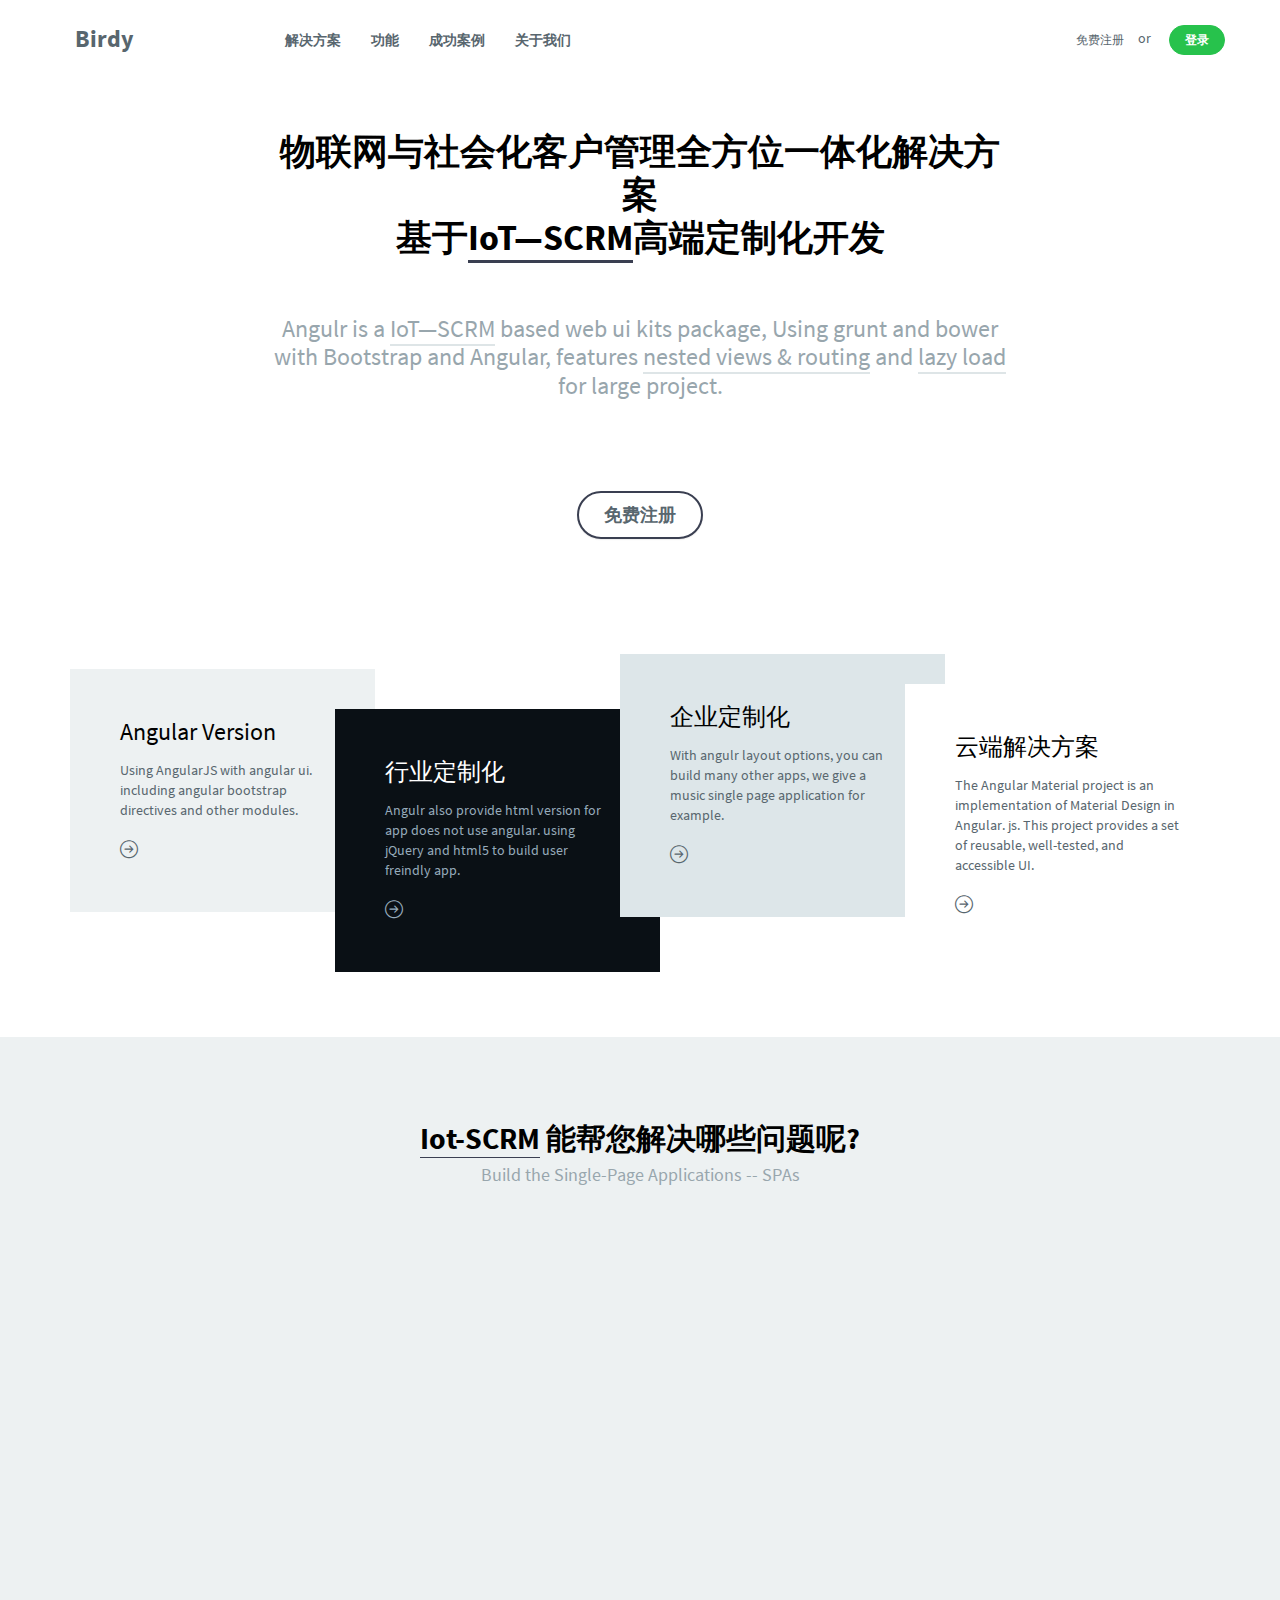
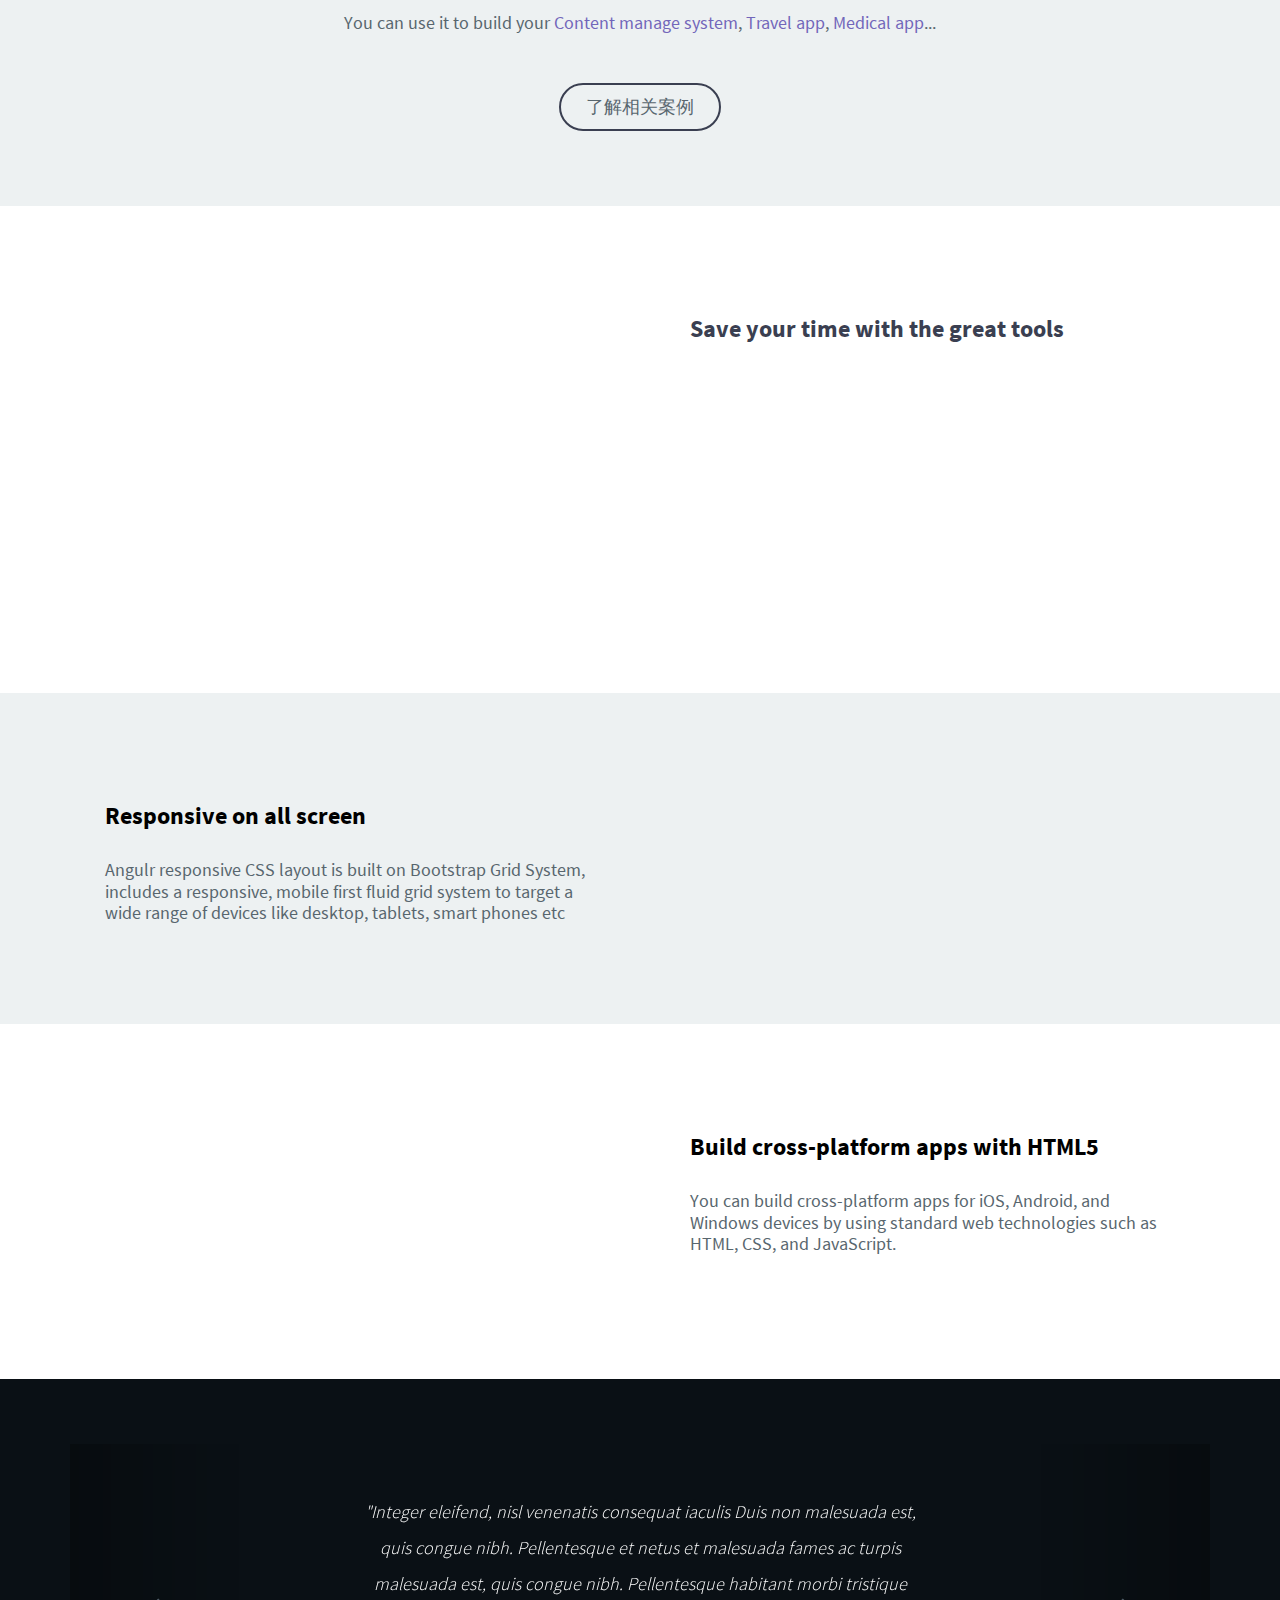
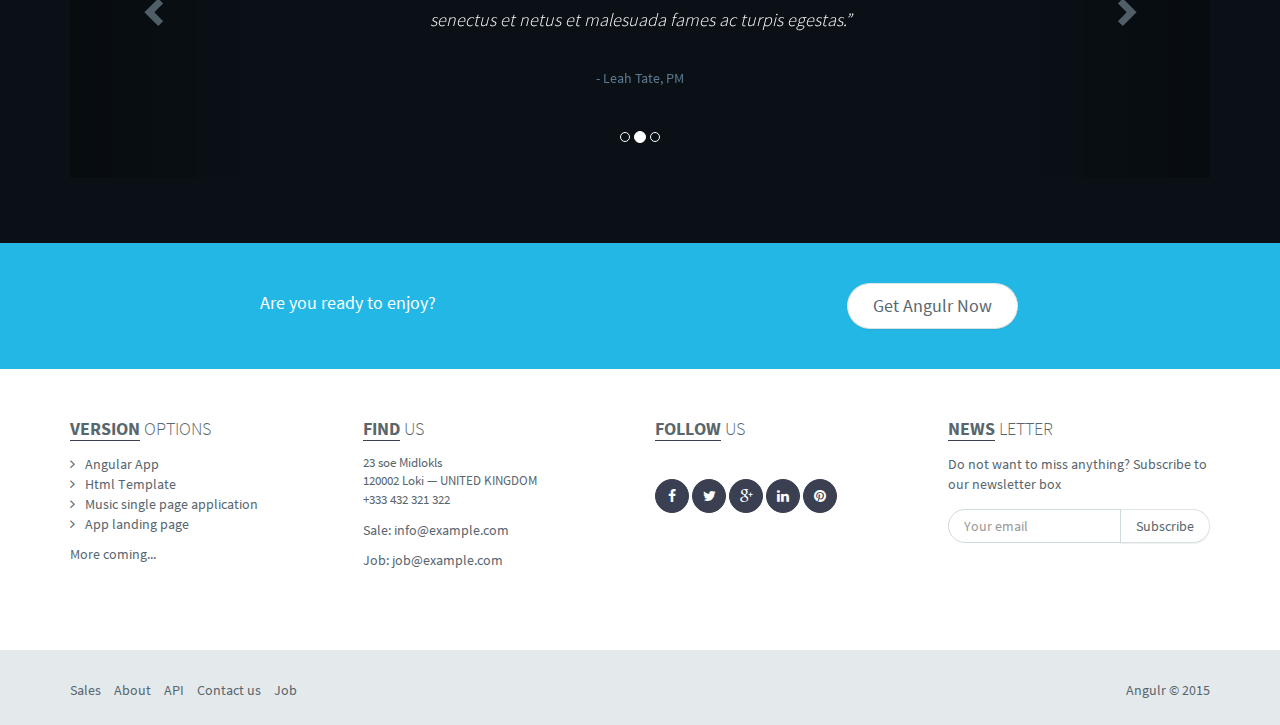
==== commit 951d3dff: "src backup" ====
--- a/landing/index.html
+++ b/landing/index.html
@@ -1,10 +1,8 @@
 <!DOCTYPE html>
 <html lang="en">
-<head>  
+<head>
   <meta charset="utf-8" />
-  <title>Be Angular | Bootstrap Admin Web App with AngularJS</title>
-  <meta name="description" content="Angularjs, Html5, Music, Landing, 4 in 1 ui kits package" />
-  <meta name="keywords" content="AngularJS, angular, bootstrap, admin, dashboard, panel, app, charts, components,flat, responsive, layout, kit, ui, route, web, app, widgets" />
+  <title>Birdy | Iot-SCRM</title>
   <meta name="viewport" content="width=device-width, initial-scale=1, maximum-scale=1" />
   <link rel="stylesheet" href="../libs/assets/animate.css/animate.css" type="text/css" />
   <link rel="stylesheet" href="../libs/assets/font-awesome/css/font-awesome.min.css" type="text/css" />
@@ -16,7 +14,7 @@
 
 </head>
 <body>
-	
+
   <!-- header -->
   <header id="header" class="navbar navbar-fixed-top bg-white-only padder-v"  data-spy="affix" data-offset-top="1">
     <div class="container">
@@ -24,50 +22,50 @@
         <button class="btn btn-link visible-xs pull-right m-r" type="button" data-toggle="collapse" data-target=".navbar-collapse">
           <i class="fa fa-bars"></i>
         </button>
-        <a href="#" class="navbar-brand m-r-lg"><img src="img/logo.png" class="m-r-sm hide"><span class="h3 font-bold">Angulr</span></a>
+        <a href="#" class="navbar-brand m-r-lg"><img src="img/logo.png" class="m-r-sm hide"><span class="h3 font-bold">Birdy</span></a>
       </div>
       <div class="collapse navbar-collapse">
         <ul class="nav navbar-nav font-bold">
           <li>
-            <a href="#what" data-ride="scroll">What is Angulr</a>
+            <a href="#what" data-ride="scroll">解决方案</a>
           </li>
           <li>
-            <a href="#why" data-ride="scroll">Why</a>
+            <a href="#features" data-ride="scroll">功能</a>
           </li>
           <li>
-            <a href="#features" data-ride="scroll">Features</a>
+            <a href="#testimonial" data-ride="scroll">成功案例</a>
           </li>
           <li>
-            <a href="http://themeforest.net/item/angulr-bootstrap-admin-web-app-with-angularjs/8437259">Download</a>
+            <a href="#">关于我们</a>
           </li>
         </ul>
         <ul class="nav navbar-nav navbar-right">
           <li>
             <div class="m-t-sm">
-              <a href="../angular/#/access/signin" class="btn btn-link btn-sm">Sign in</a> or 
-              <a href="../angular/#/access/signup" class="btn btn-sm btn-success btn-rounded m-l"><strong>Sign up</strong></a>
+              <a href="../angular/#/access/signin" class="btn btn-link btn-sm">免费注册</a> or
+              <a href="../angular/#/access/signup" class="btn btn-sm btn-success btn-rounded m-l"><strong>登录</strong></a>
             </div>
           </li>
-        </ul>     
+        </ul>
       </div>
     </div>
   </header>
   <!-- / header -->
   <div id="content">
-    
+
     <div class="bg-white-only">
       <div class="container">
         <div class="row">
           <div class="col-md-8 col-md-offset-2 text-center">
             <div class="m-t-xxl m-b-xxl padder-v">
               <h1 class="font-bold l-h-1x m-t-xxl text-black padder-v animated fadeInDown">
-                AngularJS App, Html/jQuery, Music SPA, Google Material Design, and App Landing,
-                <br><span class="b-b b-black b-3x">5 in 1</span> ui kits package.
+                物联网与社会化客户管理全方位一体化解决方案
+                <br>基于<span class="b-b b-black b-3x">IoT—SCRM</span>高端定制化开发
               </h1>
-              <h3 class="text-muted m-t-xl l-h-1x">Angulr is a <span class="b-b b-2x">Bootstrap</span> based web ui kits package, Using grunt and bower with Bootstrap and Angular, features <span class="b-b b-2x">nested views &amp; routing</span> and <span class="b-b b-2x">lazy load</span> for large project.</h3>
+              <h3 class="text-muted m-t-xl l-h-1x">Angulr is a <span class="b-b b-2x">IoT—SCRM</span> based web ui kits package, Using grunt and bower with Bootstrap and Angular, features <span class="b-b b-2x">nested views &amp; routing</span> and <span class="b-b b-2x">lazy load</span> for large project.</h3>
             </div>
             <p class="text-center m-b-xxl wrapper">
-              <a href="http://themeforest.net/item/angulr-bootstrap-admin-web-app-with-angularjs/8437259?ref=flatfull" target="_blank" class="btn b-2x btn-lg b-black btn-default btn-rounded text-lg font-bold m-b-xxl animated fadeInUpBig">Have it only $21</a>
+              <a href="#" target="_blank" class="btn b-2x btn-lg b-black btn-default btn-rounded text-lg font-bold m-b-xxl animated fadeInUpBig">免费注册</a>
             </p>
           </div>
         </div>
@@ -78,7 +76,7 @@
         <div class="row no-gutter">
           <div class="col-md-3 col-sm-6">
             <div class="bg-light m-r-n-md no-m-xs no-m-sm">
-              <a href="../angular" class="wrapper-xl block">
+              <a href="#" class="wrapper-xl block">
                 <span class="h3 m-t-sm text-black">Angular Version</span>
                 <span class="block m-b-md m-t">Using AngularJS with angular ui. including angular bootstrap directives and other modules.</span>
                 <i class="icon-arrow-right text-lg"></i>
@@ -87,8 +85,8 @@
           </div>
           <div class="col-md-3 col-sm-6">
             <div class="bg-black dker m-t-xl m-l-n-md m-r-n-md text-white no-m-xs no-m-sm">
-              <a href="../html" class="wrapper-xl block">
-                <span class="h3 m-t-sm text-white">Html Version</span>
+              <a href="#" class="wrapper-xl block">
+                <span class="h3 m-t-sm text-white">行业定制化</span>
                 <span class="block m-b-md m-t">Angulr also provide html version for app does not use angular. using jQuery and html5 to build user freindly app.</span>
                 <i class="icon-arrow-right text-lg"></i>
               </a>
@@ -96,8 +94,8 @@
           </div>
           <div class="col-md-3 col-sm-6">
             <div class="bg-light dker m-t-n m-l-n-md m-r-n-md no-m-xs no-m-sm">
-              <a href="../angular/#music/home" class="wrapper-xl block">
-                <span class="h3 m-t-sm text-black">Music SPA</span>
+              <a href="#" class="wrapper-xl block">
+                <span class="h3 m-t-sm text-black">企业定制化</span>
                 <span class="block m-b-md m-t">With angulr layout options, you can build many other apps, we give a music single page application for example.</span>
                 <i class="icon-arrow-right text-lg"></i>
               </a>
@@ -105,8 +103,8 @@
           </div>
           <div class="col-md-3 col-sm-6">
             <div class="bg-white dker m-t m-l-n-md m-r-n-md no-m-xs no-m-sm">
-              <a href="../angular/material.html" class="wrapper-xl block">
-                <span class="h3 m-t-sm text-black">Google Material Design</span>
+              <a href="#" class="wrapper-xl block">
+                <span class="h3 m-t-sm text-black">云端解决方案</span>
                 <span class="block m-b-md m-t">The Angular Material project is an implementation of Material Design in Angular. js. This project provides a set of reusable, well-tested, and accessible UI.</span>
                 <i class="icon-arrow-right text-lg"></i>
               </a>
@@ -115,10 +113,10 @@
         </div>
       </div>
     </div>
-    <div id="why" class="bg-light">
+    <div class="bg-light">
       <div class="container">
         <div class="m-t-xxl m-b-xl text-center wrapper">
-          <h2 class="text-black font-bold">Why use <span class="b-b b-dark">AngularJS</span> for your next application?</h2>
+          <h2 class="text-black font-bold"><span class="b-b b-dark">Iot-SCRM</span> 能帮您解决哪些问题呢?</h2>
           <p class="text-muted h4 m-b-xl">Build the Single-Page Applications -- SPAs</p>
         </div>
         <div class="row m-t-xl m-b-xl text-center">
@@ -127,7 +125,7 @@
               <i class="fa w-1x fa-google"></i>
             </p>
             <div class="m-b-xl">
-              <h4 class="m-t-none">Developed by Google</h4>
+              <h4 class="m-t-none">全渠道连接客户</h4>
               <p class="text-muted m-t-lg">AngularJS is the most popular JavaScript framework created by Google!  If you're looking for a framework with a solid foundation, Angular is your choice!</p>
             </div>
           </div>
@@ -136,7 +134,7 @@
               <i class="fa w-1x fa-gears"></i>
             </p>
             <div class="m-b-xl">
-              <h4 class="m-t-none">It's Comprehensive</h4>
+              <h4 class="m-t-none">实现O2O闭环</h4>
               <p class="text-muted m-t-lg">A complete solution for rapid front-end development. No other plugins or frameworks are necessary to build a data-driven web application</p>
             </div>
           </div>
@@ -145,18 +143,18 @@
               <i class="fa w-1x fa-clock-o"></i>
             </p>
             <div class="m-b-xl">
-              <h4 class="m-t-none">Get Started in Minutes</h4>
+              <h4 class="m-t-none">软硬相结合</h4>
               <p class="text-muted m-t-lg">Getting started with AngularJS is incredibly easy. ou can have a simple Angular app up in minutes!</p>
             </div>
           </div>
         </div>
         <div class="m-t-xl m-b-xl text-center wrapper">
-          <p class="h4">You can use it to build your 
-            <span class="text-primary">Content manage system</span>, 
-            <span class="text-primary">Travel app</span>, 
+          <p class="h4">You can use it to build your
+            <span class="text-primary">Content manage system</span>,
+            <span class="text-primary">Travel app</span>,
             <span class="text-primary">Medical app</span>...
           </p>
-          <p class="m-t-xl"><a href="#testimonial" data-ride="scroll" class="btn btn-lg btn-white b-2x b-dark btn-rounded bg-empty m-sm">What Clients Said</a></p>
+          <p class="m-t-xl"><a href="#testimonial" data-ride="scroll" class="btn btn-lg btn-white b-2x b-dark btn-rounded bg-empty m-sm">了解相关案例</a></p>
         </div>
       </div>
     </div>
@@ -204,7 +202,7 @@
                     </div>
                     <small class="text-muted">1 minutes ago</small>
                   </div>
-                </div>                          
+                </div>
               </div>
           </div>
           <div class="col-sm-6 wrapper-xl">
@@ -226,7 +224,7 @@
           </div>
         </div>
       </div>
-    </div> 
+    </div>
     <div class="bg-light">
       <div class="container">
         <div class="row m-t-xl m-b-xxl">
@@ -303,7 +301,7 @@
                 <h4 class="font-thin l-h-2x text-white m-b-lg"><em>“Lorem ipsum dolor sit amet, consectetur adipiscing elit. Morbi id neque quam. Aliquam sollicitudin venenatis ipsum ac feugiat. Vestibulum ullamcorper sodales nisi nec condimentum. Mauris convallis mauris at pellentesque volutpat. Phasellus at ultricies neque, quis malesuada augue.”</em></h4>
                 <p class="text-muted">- Chapman, Employee Development Manager</p>
               </div>
-            </div>            
+            </div>
           </div>
         </div>
         <a class="left carousel-control" href="#b-slide" data-slide="prev">
@@ -389,7 +387,7 @@
               <li><a href="#">API</a></li>
               <li><a href="#">Contact us</a></li>
               <li><a href="#">Job</a></li>
-            </ul> 
+            </ul>
           </div>
           <div class="col-xs-4 text-right">
             Angulr &copy; 2015
